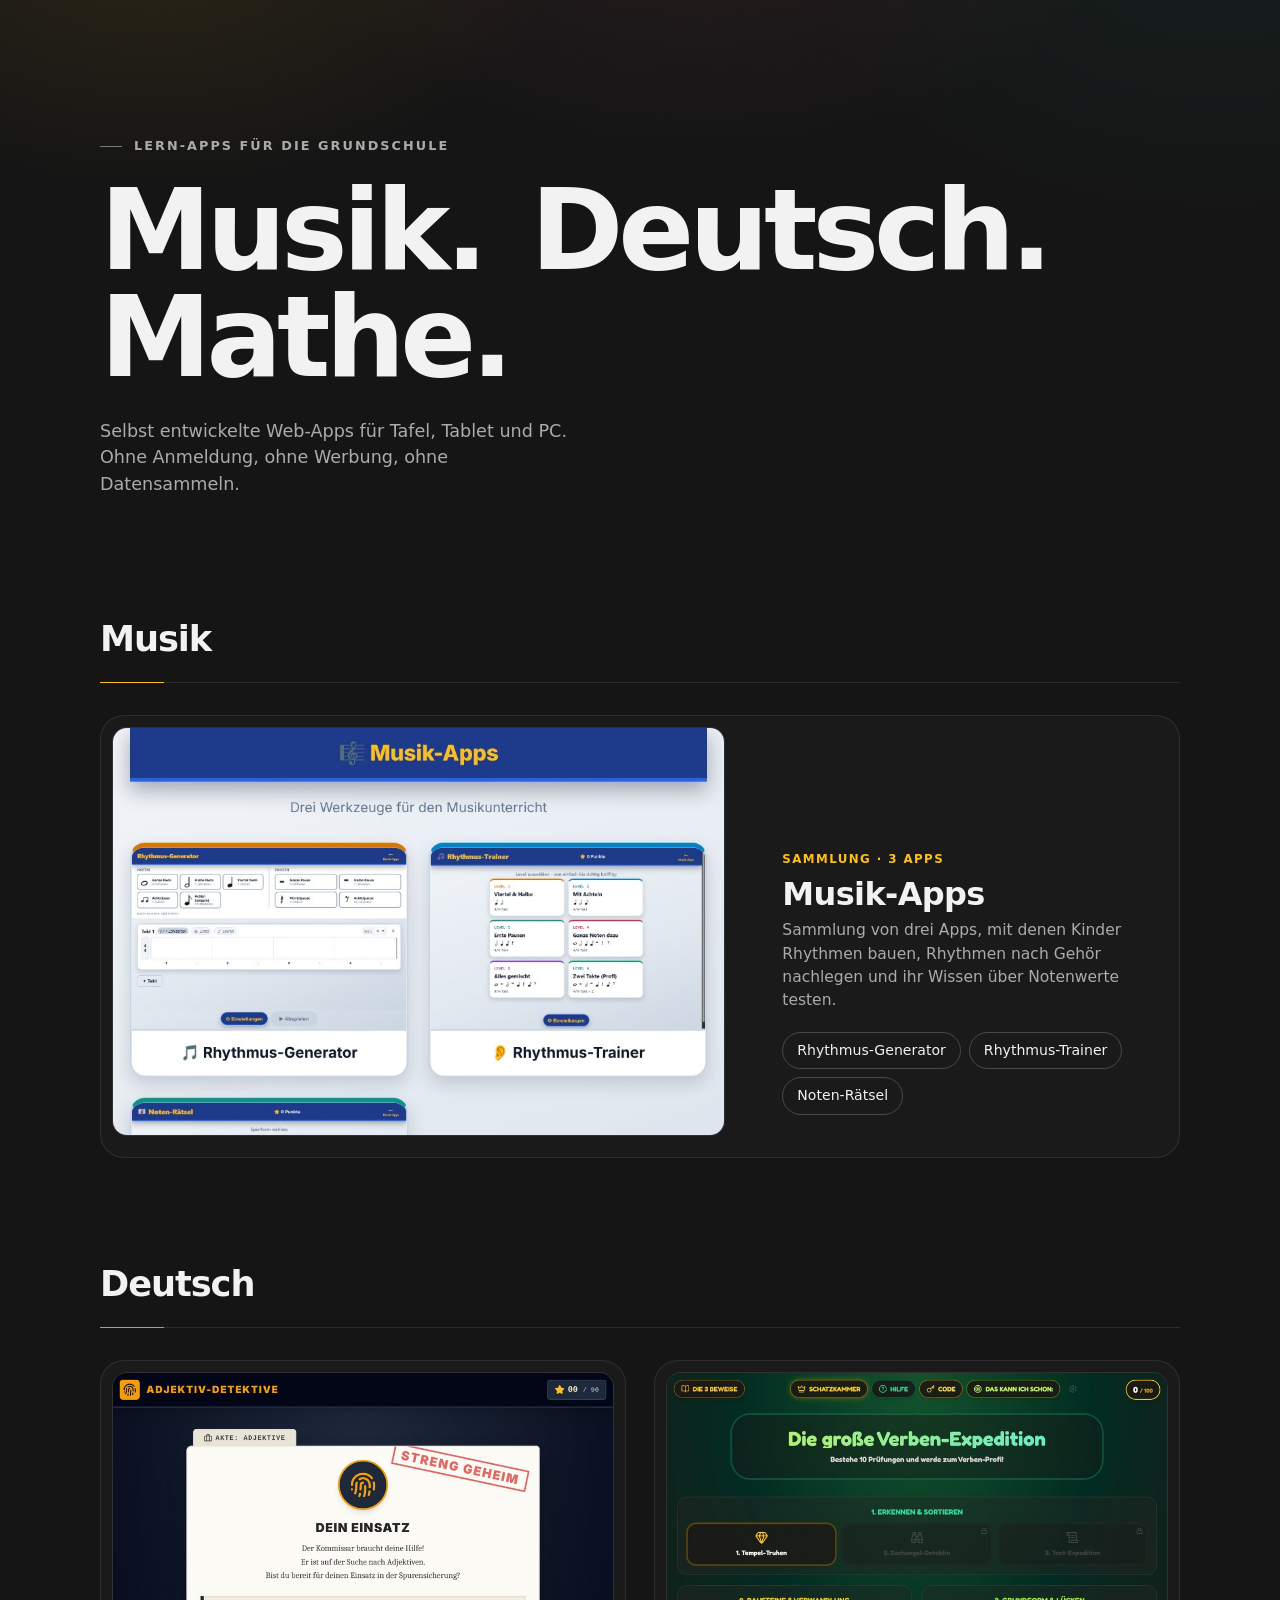
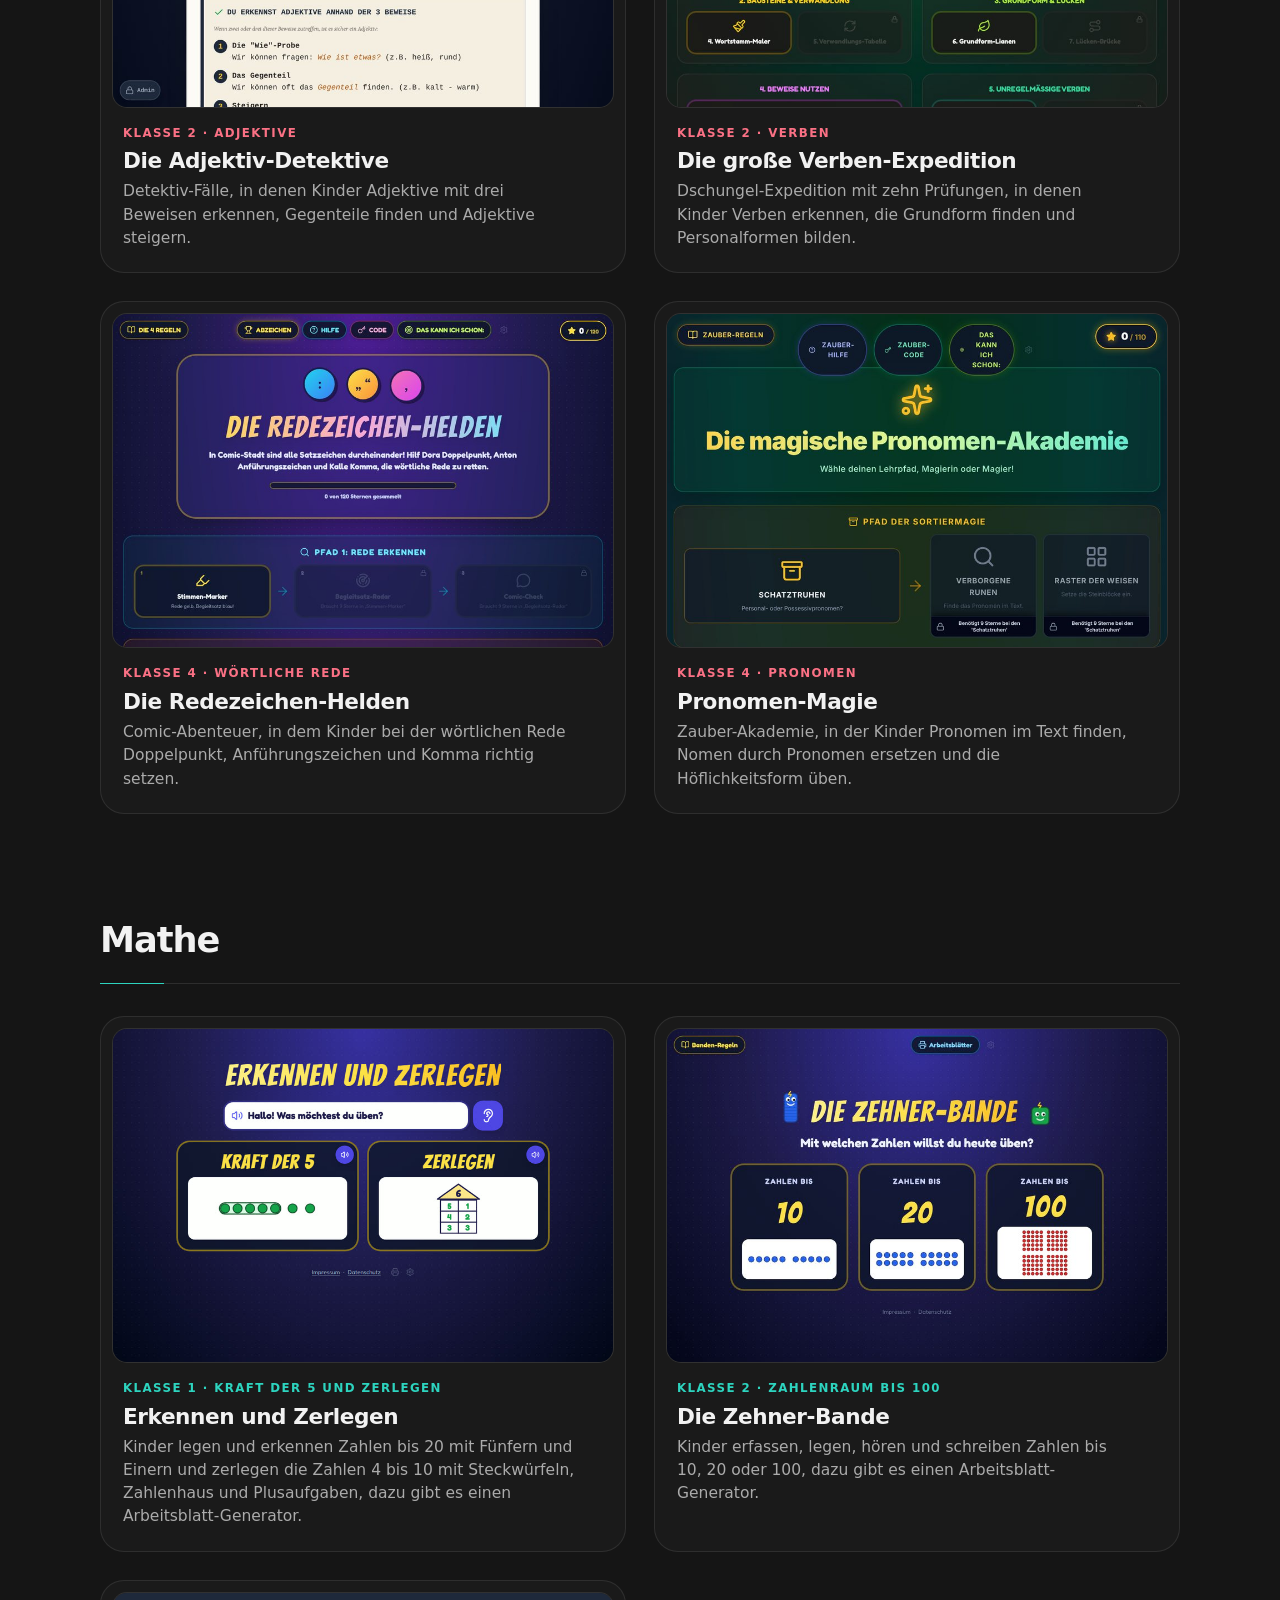
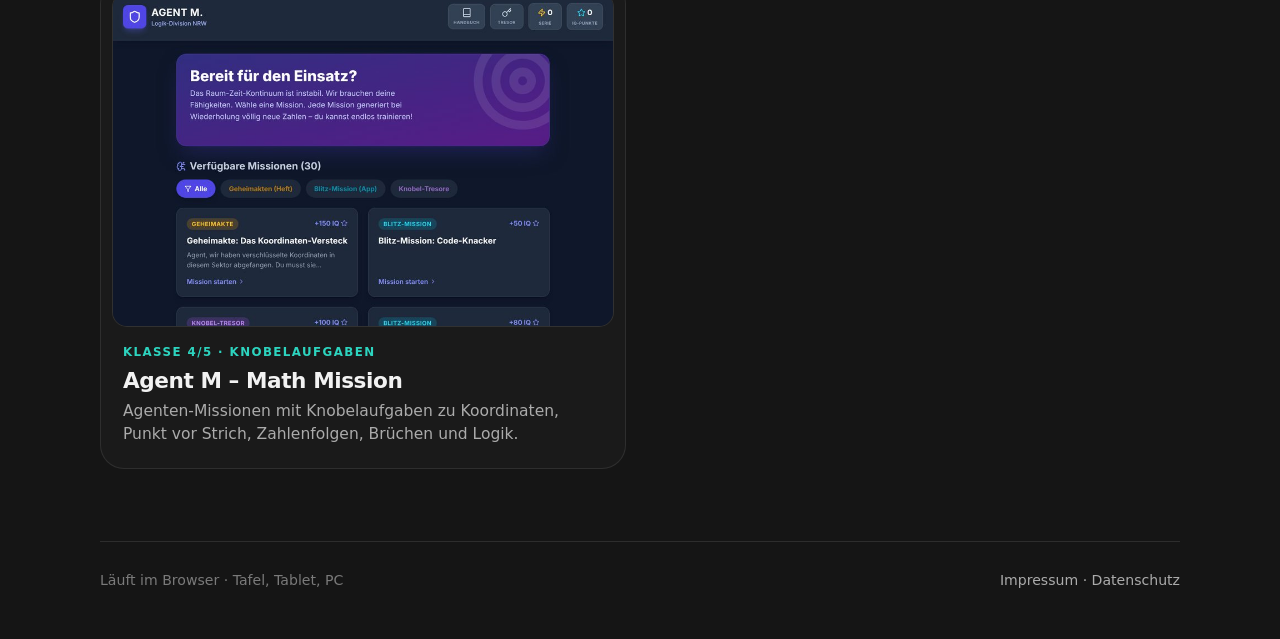
==== index.html @ ac3ff718 "Erkennen und Zerlegen (Klasse 1) eintragen Co-Authored-By: Claude Opus 5.5 <noreply@anthropic.com>" ====
<!DOCTYPE html>
<html lang="de">
<head>
<meta charset="UTF-8">
<meta name="viewport" content="width=device-width, initial-scale=1.0">
<meta name="color-scheme" content="dark">
<meta name="theme-color" content="#151515">
<title>Lern-Apps für die Grundschule</title>
<meta name="description" content="Übersicht über selbst erstellte Lern-Apps für Musik, Deutsch und Mathe in der Grundschule.">
<link rel="stylesheet" href="style.css?v=9">
</head>
<body>

<header class="hero">
  <p class="kicker">Lern-Apps für die Grundschule</p>
  <h1>
    <a href="#musik" class="t-musik">Musik.</a>
    <a href="#deutsch" class="t-deutsch">Deutsch.</a>
    <a href="#mathe" class="t-mathe">Mathe.</a>
  </h1>
  <p class="lead">Selbst entwickelte Web-Apps für Tafel, Tablet und PC. Ohne Anmeldung, ohne Werbung, ohne Datensammeln.</p>
</header>

<main>

  <section id="musik" class="subject t-musik">
    <header class="subject-head">
      <h2>Musik</h2>
    </header>

    <div class="cards">
      <article class="card card-wide">
        <a class="card-link" href="https://mitlaeuferfotografie.github.io/Musik-Apps/">
          <span class="card-media">
            <img src="assets/musik-apps.jpg" alt="Vorschau der Musik-Apps-Übersicht" loading="lazy" width="900" height="600">
            <span class="arrow" aria-hidden="true">↗</span>
          </span>
          <span class="card-body">
            <span class="card-meta">Sammlung · 3 Apps</span>
            <span class="card-title">Musik-Apps</span>
            <span class="card-text">Sammlung von drei Apps, mit denen Kinder Rhythmen bauen, Rhythmen nach Gehör nachlegen und ihr Wissen über Notenwerte testen.</span>
          </span>
        </a>
        <ul class="sub-apps" aria-label="Direkt zu einer Musik-App">
          <li><a href="https://mitlaeuferfotografie.github.io/Rhythmus-Generator/">Rhythmus-Generator</a></li>
          <li><a href="https://mitlaeuferfotografie.github.io/Rhythmus-Trainer/">Rhythmus-Trainer</a></li>
          <li><a href="https://mitlaeuferfotografie.github.io/Noten-Raetsel/">Noten-Rätsel</a></li>
        </ul>
      </article>
    </div>
  </section>

  <section id="deutsch" class="subject t-deutsch">
    <header class="subject-head">
      <h2>Deutsch</h2>
    </header>

    <div class="cards">
      <article class="card">
        <a class="card-link" href="https://mitlaeuferfotografie.github.io/AdjektiveDetektiv/">
          <span class="card-media">
            <img src="assets/adjektiv-detektive.jpg" alt="Vorschau der App Die Adjektiv-Detektive" loading="lazy" width="900" height="600">
            <span class="arrow" aria-hidden="true">↗</span>
          </span>
          <span class="card-body">
            <span class="card-meta">Klasse 2 · Adjektive</span>
            <span class="card-title">Die Adjektiv-Detektive</span>
            <span class="card-text">Detektiv-Fälle, in denen Kinder Adjektive mit drei Beweisen erkennen, Gegenteile finden und Adjektive steigern.</span>
          </span>
        </a>
      </article>

      <article class="card">
        <a class="card-link" href="https://mitlaeuferfotografie.github.io/verben_expedition/">
          <span class="card-media">
            <img src="assets/verben-expedition.jpg" alt="Vorschau der App Die große Verben-Expedition" loading="lazy" width="900" height="600">
            <span class="arrow" aria-hidden="true">↗</span>
          </span>
          <span class="card-body">
            <span class="card-meta">Klasse 2 · Verben</span>
            <span class="card-title">Die große Verben-Expedition</span>
            <span class="card-text">Dschungel-Expedition mit zehn Prüfungen, in denen Kinder Verben erkennen, die Grundform finden und Personalformen bilden.</span>
          </span>
        </a>
      </article>

      <article class="card">
        <a class="card-link" href="https://mitlaeuferfotografie.github.io/redezeichen-helden/">
          <span class="card-media">
            <img src="assets/redezeichen-helden.jpg" alt="Vorschau der App Die Redezeichen-Helden" loading="lazy" width="900" height="600">
            <span class="arrow" aria-hidden="true">↗</span>
          </span>
          <span class="card-body">
            <span class="card-meta">Klasse 4 · Wörtliche Rede</span>
            <span class="card-title">Die Redezeichen-Helden</span>
            <span class="card-text">Comic-Abenteuer, in dem Kinder bei der wörtlichen Rede Doppelpunkt, Anführungszeichen und Komma richtig setzen.</span>
          </span>
        </a>
      </article>

      <article class="card">
        <a class="card-link" href="https://mitlaeuferfotografie.github.io/pronomen-magie/">
          <span class="card-media">
            <img src="assets/pronomen-magie.jpg" alt="Vorschau der App Pronomen-Magie" loading="lazy" width="900" height="600">
            <span class="arrow" aria-hidden="true">↗</span>
          </span>
          <span class="card-body">
            <span class="card-meta">Klasse 4 · Pronomen</span>
            <span class="card-title">Pronomen-Magie</span>
            <span class="card-text">Zauber-Akademie, in der Kinder Pronomen im Text finden, Nomen durch Pronomen ersetzen und die Höflichkeitsform üben.</span>
          </span>
        </a>
      </article>
    </div>
  </section>

  <section id="mathe" class="subject t-mathe">
    <header class="subject-head">
      <h2>Mathe</h2>
    </header>

    <div class="cards">
      <article class="card">
        <a class="card-link" href="https://mitlaeuferfotografie.github.io/erkennen_und_zerlegen/">
          <span class="card-media">
            <img src="assets/erkennen-und-zerlegen.jpg" alt="Vorschau der App Erkennen und Zerlegen" loading="lazy" width="900" height="600">
            <span class="arrow" aria-hidden="true">↗</span>
          </span>
          <span class="card-body">
            <span class="card-meta">Klasse 1 · Kraft der 5 und Zerlegen</span>
            <span class="card-title">Erkennen und Zerlegen</span>
            <span class="card-text">Kinder legen und erkennen Zahlen bis 20 mit Fünfern und Einern und zerlegen die Zahlen 4 bis 10 mit Steckwürfeln, Zahlenhaus und Plusaufgaben, dazu gibt es einen Arbeitsblatt-Generator.</span>
          </span>
        </a>
      </article>

      <article class="card">
        <a class="card-link" href="https://mitlaeuferfotografie.github.io/zehner-bande/">
          <span class="card-media">
            <img src="assets/zehner-bande.jpg" alt="Vorschau der App Die Zehner-Bande" loading="lazy" width="900" height="600">
            <span class="arrow" aria-hidden="true">↗</span>
          </span>
          <span class="card-body">
            <span class="card-meta">Klasse 2 · Zahlenraum bis 100</span>
            <span class="card-title">Die Zehner-Bande</span>
            <span class="card-text">Kinder erfassen, legen, hören und schreiben Zahlen bis 10, 20 oder 100, dazu gibt es einen Arbeitsblatt-Generator.</span>
          </span>
        </a>
      </article>

      <article class="card">
        <a class="card-link" href="https://mitlaeuferfotografie.github.io/MatheAgent/">
          <span class="card-media">
            <img src="assets/agent-m.jpg" alt="Vorschau der App Agent M – Math Mission" loading="lazy" width="900" height="600">
            <span class="arrow" aria-hidden="true">↗</span>
          </span>
          <span class="card-body">
            <span class="card-meta">Klasse 4/5 · Knobelaufgaben</span>
            <span class="card-title">Agent M – Math Mission</span>
            <span class="card-text">Agenten-Missionen mit Knobelaufgaben zu Koordinaten, Punkt vor Strich, Zahlenfolgen, Brüchen und Logik.</span>
          </span>
        </a>
      </article>
    </div>
  </section>

</main>

<footer class="page-footer">
  <span>Läuft im Browser · Tafel, Tablet, PC</span>
  <a href="impressum.html">Impressum · Datenschutz</a>
</footer>

</body>
</html>
---- style.css ----
:root {
  --bg: #151515;
  --surface: #1f1f1f;
  --ink: #f2f2f2;
  --ink-soft: #ababab;
  --ink-faint: #7a7a7a;
  --line: rgba(255, 255, 255, .10);
  --line-strong: rgba(255, 255, 255, .20);
  --musik: #fbbf24;
  --deutsch: #fb7185;
  --mathe: #2dd4bf;
  --sans: system-ui, -apple-system, "Segoe UI Variable Display", "Segoe UI", Roboto, "Helvetica Neue", Arial, sans-serif;
  --radius: 18px;
  /* Für die Impressum-Seite */
  --serif: var(--sans);
}

* { box-sizing: border-box; }

html {
  scroll-behavior: smooth;
  background: var(--bg);
  color-scheme: dark;
}

body {
  margin: 0;
  padding: 0 20px;
  color: var(--ink);
  font-family: var(--sans);
  line-height: 1.5;
  -webkit-font-smoothing: antialiased;
  background:
    radial-gradient(600px 380px at 12% -80px, rgba(251, 191, 36, .10), transparent 70%),
    radial-gradient(640px 420px at 55% -140px, rgba(251, 113, 133, .09), transparent 70%),
    radial-gradient(600px 400px at 95% -60px, rgba(45, 212, 191, .05), transparent 70%),
    var(--bg) no-repeat;
}

::selection { background: rgba(251, 113, 133, .35); }

.t-musik { --c: var(--musik); }
.t-deutsch { --c: var(--deutsch); }
.t-mathe { --c: var(--mathe); }

/* ---------- Hero ---------- */
.hero {
  max-width: 1080px;
  margin: 0 auto;
  padding: clamp(64px, 12vw, 136px) 0 clamp(48px, 8vw, 88px);
}

.kicker {
  margin: 0 0 22px;
  color: var(--ink-soft);
  font-size: .8rem;
  font-weight: 600;
  letter-spacing: .16em;
  text-transform: uppercase;
}
.kicker::before {
  content: "";
  display: inline-block;
  width: 22px;
  height: 1px;
  margin-right: 12px;
  vertical-align: middle;
  background: var(--ink-faint);
}

.hero h1 {
  margin: 0;
  font-size: clamp(2.9rem, 10.5vw, 7rem);
  font-weight: 800;
  line-height: .95;
  letter-spacing: -.045em;
}

.hero h1 a {
  display: inline-block;
  margin-right: .12em;
  color: var(--ink);
  text-decoration: none;
  transition: color .25s ease;
}
.hero h1 a:hover, .hero h1 a:focus-visible { color: var(--c); outline: none; }

.lead {
  max-width: 470px;
  margin: 28px 0 0;
  color: var(--ink-soft);
  font-size: clamp(1rem, 2vw, 1.1rem);
}

/* ---------- Fächer ---------- */
main { max-width: 1080px; margin: 0 auto; }

.subject { padding: 28px 0 72px; scroll-margin-top: 16px; }

.subject-head {
  display: flex;
  align-items: baseline;
  justify-content: space-between;
  gap: 16px;
  padding-bottom: 16px;
  margin-bottom: 32px;
  border-bottom: 1px solid var(--line);
  position: relative;
}
.subject-head::after {
  content: "";
  position: absolute;
  left: 0;
  bottom: -1px;
  width: 64px;
  height: 1px;
  background: var(--c);
}

.subject-head h2 {
  margin: 0;
  font-size: clamp(1.6rem, 3.5vw, 2.2rem);
  font-weight: 700;
  letter-spacing: -.03em;
}

/* ---------- Karten ---------- */
.cards {
  display: grid;
  grid-template-columns: 1fr;
  gap: 28px;
}
@media (min-width: 680px) {
  .cards { grid-template-columns: 1fr 1fr; }
}

.card {
  display: flex;
  flex-direction: column;
  padding: 12px 12px 22px;
  border: 1px solid rgba(255, 255, 255, .09);
  border-radius: 24px;
  background: rgba(255, 255, 255, .025);
  transition: border-color .3s ease, box-shadow .35s ease, transform .35s cubic-bezier(.2, .7, .2, 1), background .3s ease;
}
.card:hover, .card:focus-within {
  border-color: rgba(255, 255, 255, .38);
  background: rgba(255, 255, 255, .04);
  transform: translateY(-4px);
  box-shadow: 0 0 0 1px rgba(255, 255, 255, .06), 0 0 36px -6px rgba(255, 255, 255, .14), 0 28px 60px -28px rgba(255, 255, 255, .18);
}

.card-link {
  display: flex;
  flex-direction: column;
  gap: 18px;
  color: inherit;
  text-decoration: none;
}
.card-link:focus-visible { outline: none; }

.card-media {
  position: relative;
  display: block;
  border-radius: 14px;
  overflow: hidden;
  background: var(--surface);
  box-shadow: 0 0 0 1px var(--line);
}
.card-media img {
  display: block;
  width: 100%;
  height: auto;
  aspect-ratio: 3 / 2;
  object-fit: cover;
  object-position: top;
  transition: transform .6s cubic-bezier(.2, .7, .2, 1);
}

.arrow {
  position: absolute;
  top: 12px;
  right: 12px;
  display: grid;
  place-items: center;
  width: 40px;
  height: 40px;
  border-radius: 50%;
  background: #fff;
  color: #151515;
  font-size: 1.15rem;
  font-weight: 700;
  box-shadow: 0 4px 16px rgba(0, 0, 0, .35);
  opacity: 0;
  transform: translate(-6px, 6px) scale(.85);
  transition: opacity .25s ease, transform .35s cubic-bezier(.2, .7, .2, 1);
}

.card:hover .card-media img { transform: scale(1.025); }
.card:hover .arrow,
.card-link:focus-visible .arrow { opacity: 1; transform: none; }

.card-body { display: flex; flex-direction: column; gap: 6px; padding: 0 10px; }

.card-meta {
  color: var(--c);
  font-size: .74rem;
  font-weight: 650;
  letter-spacing: .12em;
  text-transform: uppercase;
}

.card-title {
  font-size: 1.35rem;
  font-weight: 700;
  letter-spacing: -.02em;
  line-height: 1.2;
}

.card-text {
  max-width: 46ch;
  color: var(--ink-soft);
  font-size: .97rem;
}

/* breite Karte (Musik) */
.card-wide { grid-column: 1 / -1; }
@media (min-width: 820px) {
  .card-wide {
    display: grid;
    grid-template-columns: 58% 1fr;
    grid-template-rows: 1fr auto 1fr;
    column-gap: 48px;
  }
  .card-wide .card-link { display: contents; }
  .card-wide .card-media { grid-column: 1; grid-row: 1 / 4; }
  .card-wide .card-body { grid-column: 2; grid-row: 2; }
  .card-wide .sub-apps { grid-column: 2; grid-row: 3; align-self: start; padding-left: 10px; }
  .card-wide .card-title { font-size: 2rem; }
}

.sub-apps {
  display: flex;
  flex-wrap: wrap;
  gap: 8px;
  margin: 20px 0 0;
  padding: 0 10px;
  list-style: none;
}
.sub-apps a {
  display: inline-block;
  padding: 7px 14px;
  border: 1px solid var(--line-strong);
  border-radius: 999px;
  color: var(--ink);
  font-size: .88rem;
  text-decoration: none;
  transition: border-color .2s, color .2s, background .2s;
}
.sub-apps a:hover, .sub-apps a:focus-visible {
  border-color: rgba(255, 255, 255, .7);
  color: #fff;
  background: rgba(255, 255, 255, .08);
  outline: none;
}

/* ---------- Fußzeile ---------- */
.page-footer {
  max-width: 1080px;
  margin: 0 auto;
  padding: 28px 0 48px;
  border-top: 1px solid var(--line);
  display: flex;
  flex-wrap: wrap;
  justify-content: space-between;
  gap: 12px;
  color: var(--ink-faint);
  font-size: .88rem;
}
.page-footer a { color: var(--ink-soft); text-decoration: none; }
.page-footer a:hover { color: var(--ink); }

@media (prefers-reduced-motion: reduce) {
  html { scroll-behavior: auto; }
  .card, .card-media img, .arrow { transition: none; }
  .card:hover, .card:focus-within, .card:hover .card-media img { transform: none; }
}
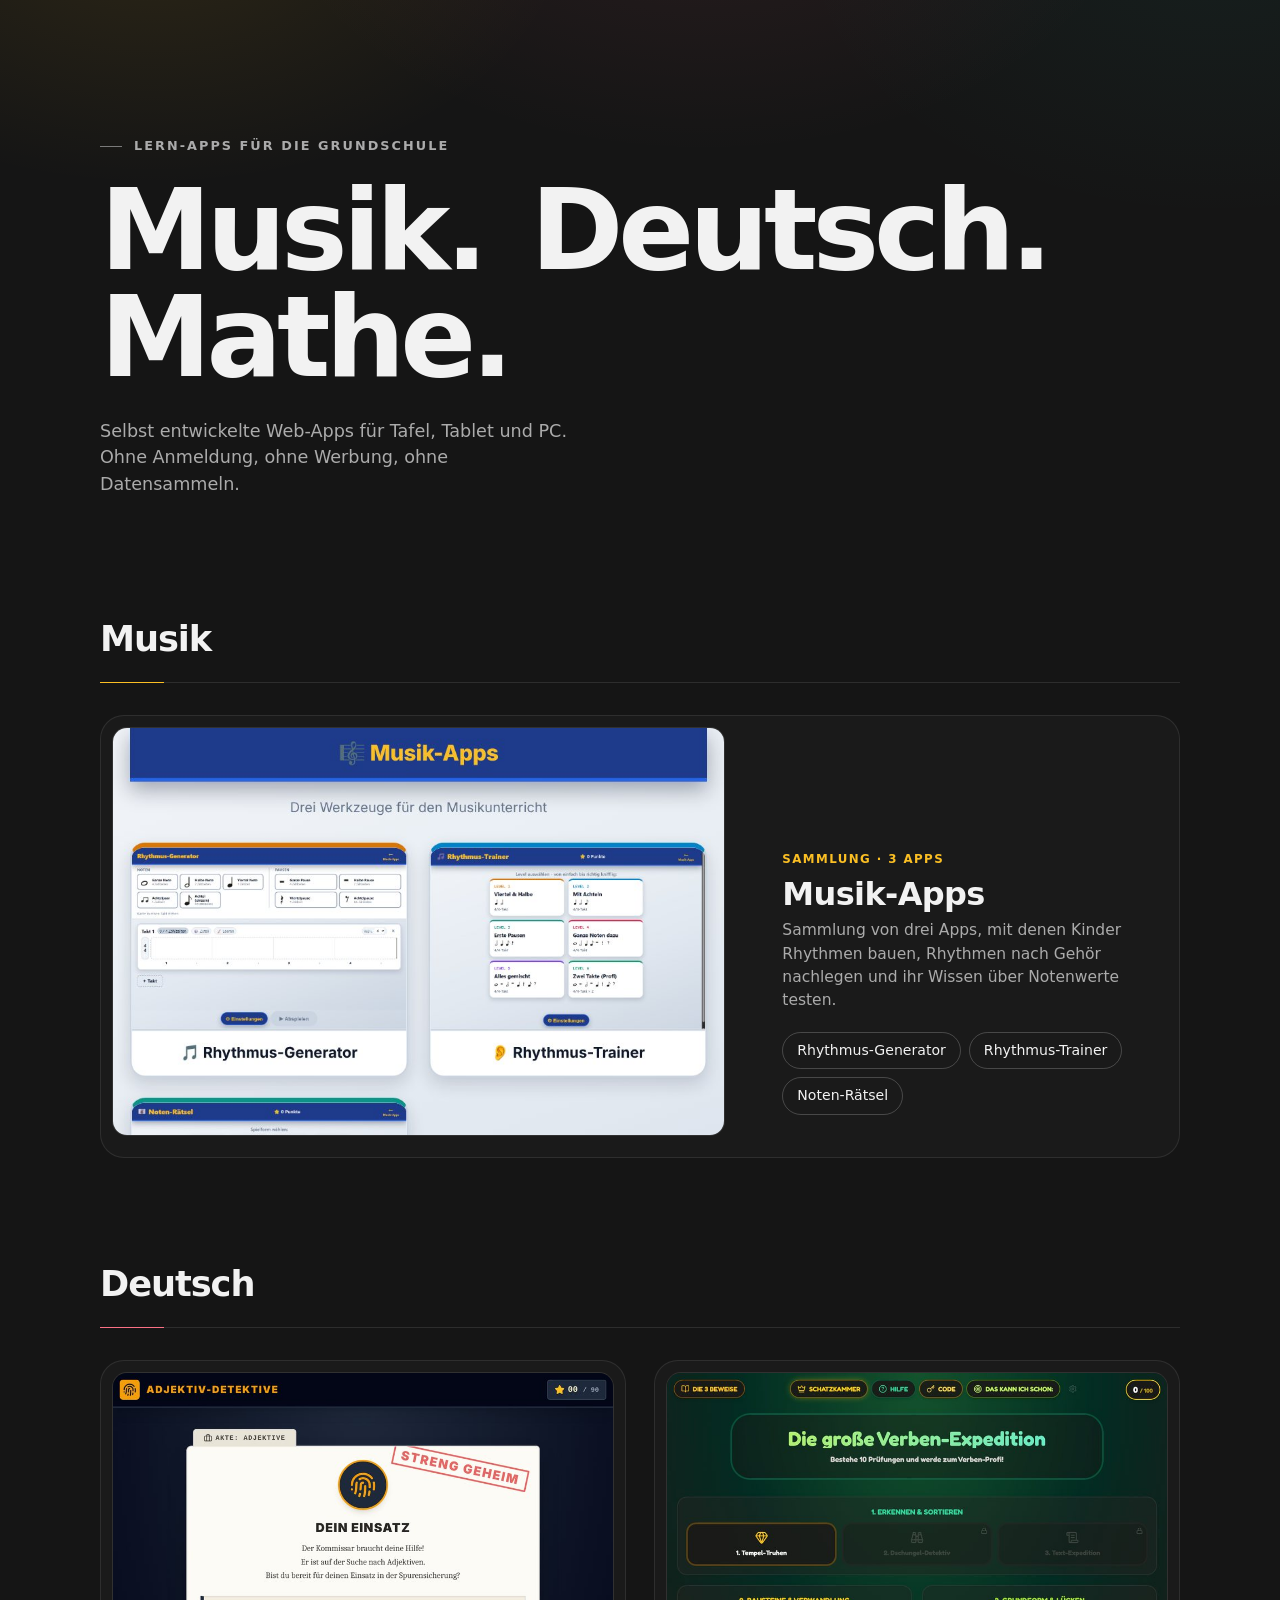
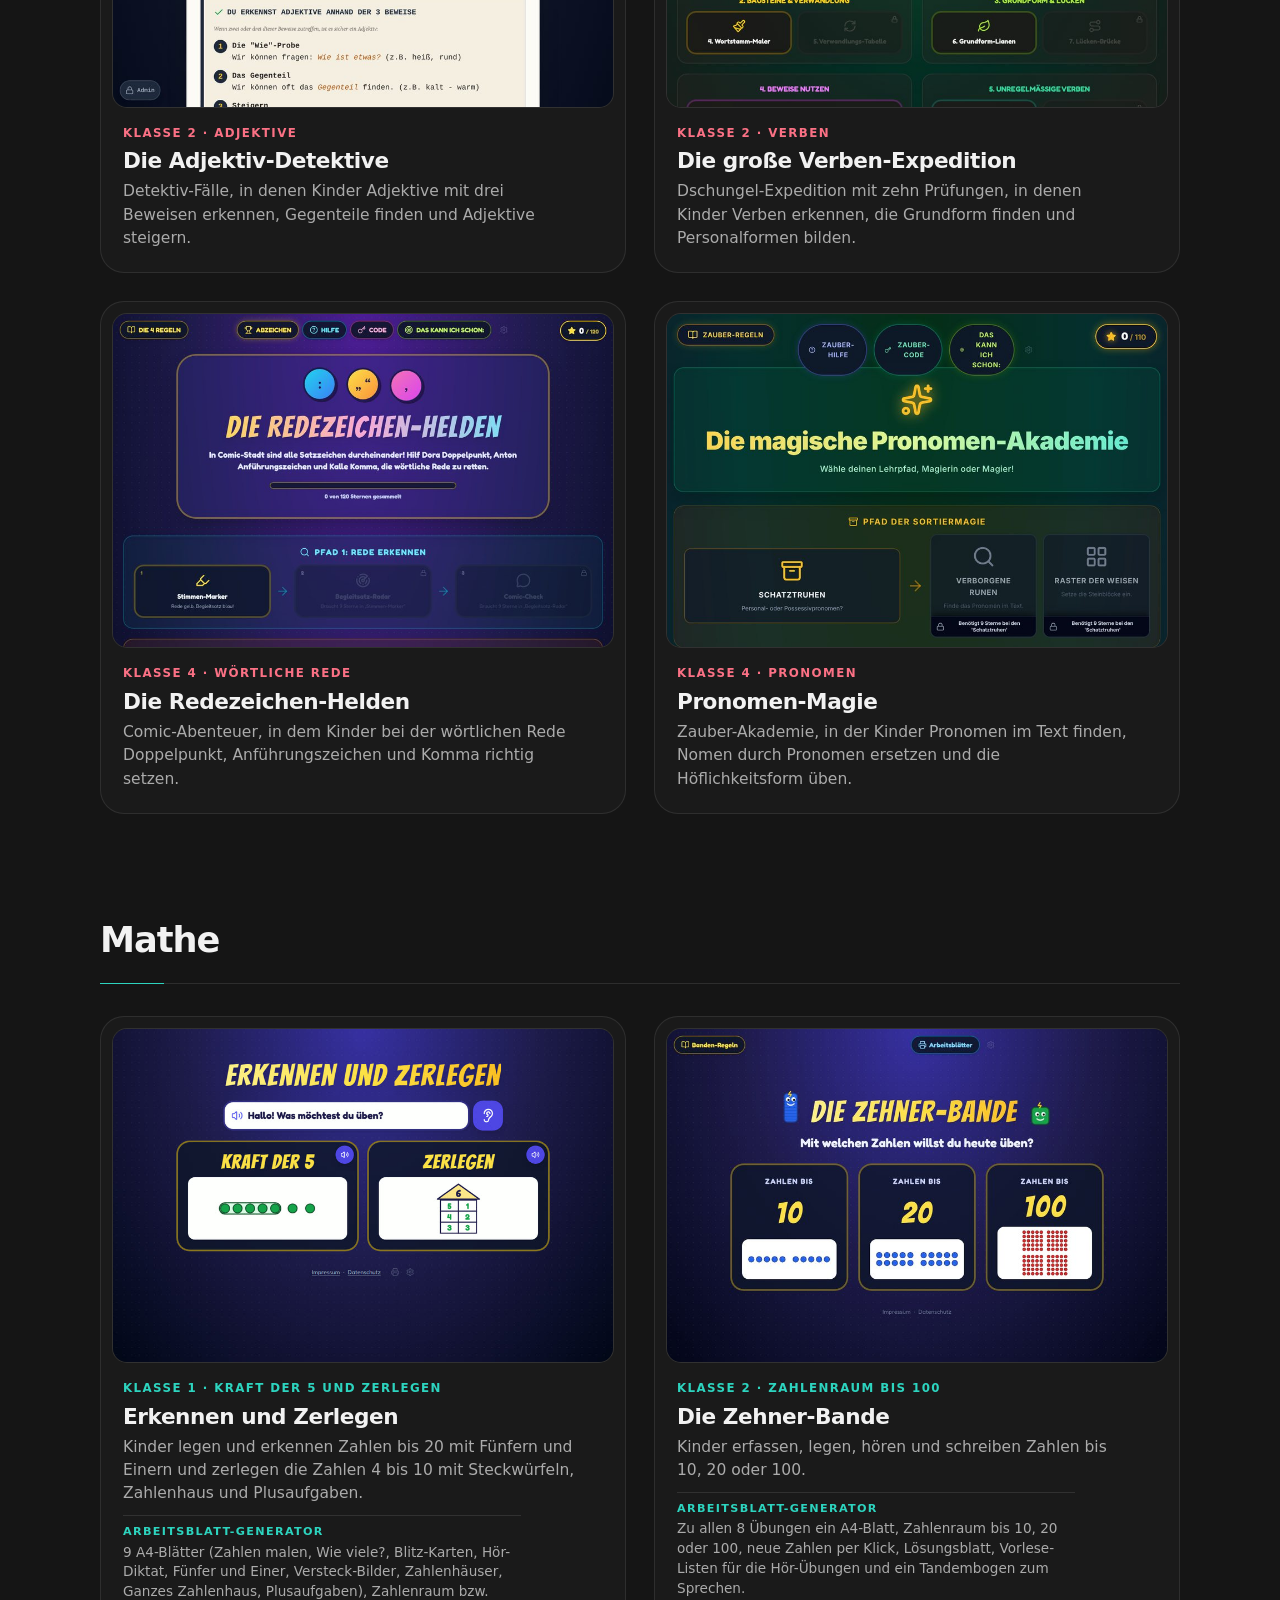
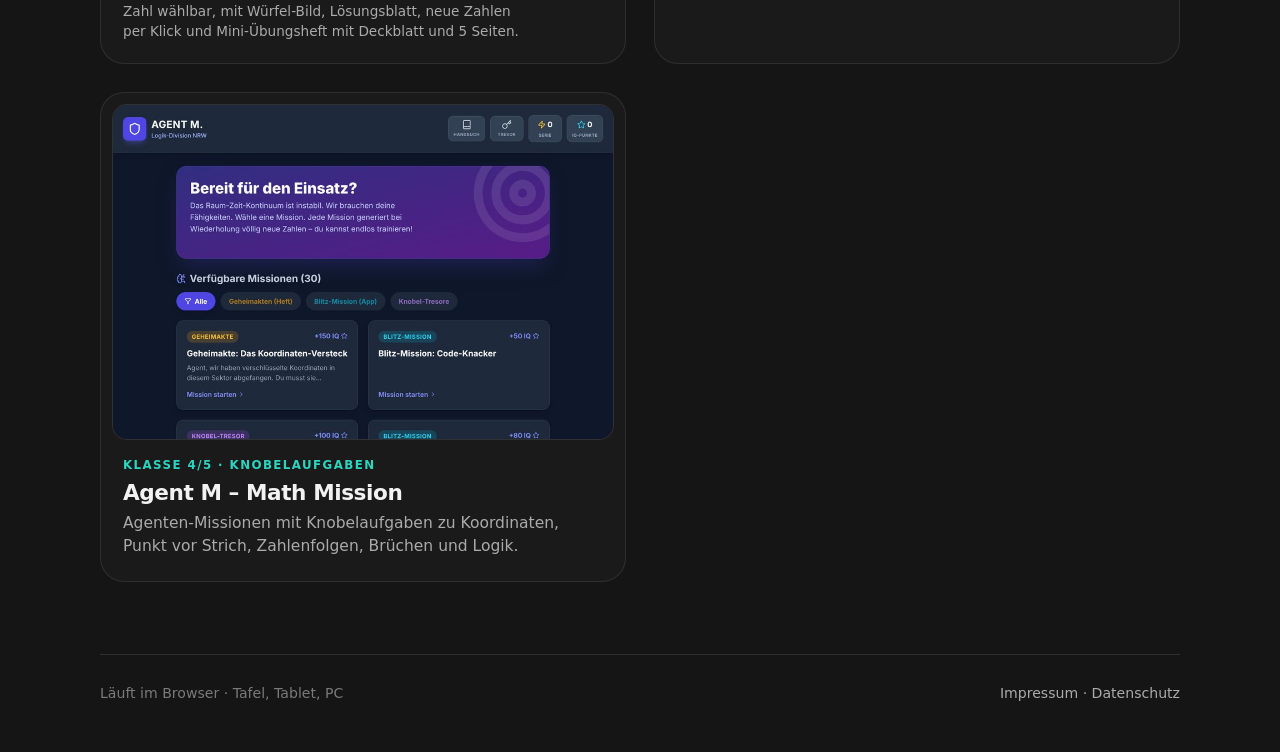
==== commit 54346a55: "Arbeitsblatt-Generator bei Erkennen und Zerlegen und Zehner-Bande vermerken Zusatzzeile „Arbeitsblat" ====
--- a/index.html
+++ b/index.html
@@ -7,7 +7,7 @@
 <meta name="theme-color" content="#151515">
 <title>Lern-Apps für die Grundschule</title>
 <meta name="description" content="Übersicht über selbst erstellte Lern-Apps für Musik, Deutsch und Mathe in der Grundschule.">
-<link rel="stylesheet" href="style.css?v=9">
+<link rel="stylesheet" href="style.css?v=10">
 </head>
 <body>
 
@@ -129,7 +129,8 @@
           <span class="card-body">
             <span class="card-meta">Klasse 1 · Kraft der 5 und Zerlegen</span>
             <span class="card-title">Erkennen und Zerlegen</span>
-            <span class="card-text">Kinder legen und erkennen Zahlen bis 20 mit Fünfern und Einern und zerlegen die Zahlen 4 bis 10 mit Steckwürfeln, Zahlenhaus und Plusaufgaben, dazu gibt es einen Arbeitsblatt-Generator.</span>
+            <span class="card-text">Kinder legen und erkennen Zahlen bis 20 mit Fünfern und Einern und zerlegen die Zahlen 4 bis 10 mit Steckwürfeln, Zahlenhaus und Plusaufgaben.</span>
+            <span class="card-extra"><span class="card-extra-label">Arbeitsblatt-Generator</span>9 A4-Blätter (Zahlen malen, Wie viele?, Blitz-Karten, Hör-Diktat, Fünfer und Einer, Versteck-Bilder, Zahlenhäuser, Ganzes Zahlenhaus, Plusaufgaben), Zahlenraum bzw. Zahl wählbar, mit Würfel-Bild, Lösungsblatt, neue Zahlen per Klick und Mini-Übungsheft mit Deckblatt und 5 Seiten.</span>
           </span>
         </a>
       </article>
@@ -143,7 +144,8 @@
           <span class="card-body">
             <span class="card-meta">Klasse 2 · Zahlenraum bis 100</span>
             <span class="card-title">Die Zehner-Bande</span>
-            <span class="card-text">Kinder erfassen, legen, hören und schreiben Zahlen bis 10, 20 oder 100, dazu gibt es einen Arbeitsblatt-Generator.</span>
+            <span class="card-text">Kinder erfassen, legen, hören und schreiben Zahlen bis 10, 20 oder 100.</span>
+            <span class="card-extra"><span class="card-extra-label">Arbeitsblatt-Generator</span>Zu allen 8 Übungen ein A4-Blatt, Zahlenraum bis 10, 20 oder 100, neue Zahlen per Klick, Lösungsblatt, Vorlese-Listen für die Hör-Übungen und ein Tandembogen zum Sprechen.</span>
           </span>
         </a>
       </article>
--- a/style.css
+++ b/style.css
@@ -223,6 +223,27 @@
   font-size: .97rem;
 }
 
+/* Zusatzzeile für Apps mit Arbeitsblatt-Generator: klein, mit Trennlinie, Überschrift in der Fachfarbe */
+.card-extra {
+  display: block;
+  max-width: 46ch;
+  margin-top: 4px;
+  padding-top: 8px;
+  border-top: 1px solid var(--line);
+  color: var(--ink-soft);
+  font-size: .85rem;
+  line-height: 1.45;
+}
+.card-extra-label {
+  display: block;
+  margin-bottom: 2px;
+  color: var(--c);
+  font-size: .7rem;
+  font-weight: 650;
+  letter-spacing: .12em;
+  text-transform: uppercase;
+}
+
 /* breite Karte (Musik) */
 .card-wide { grid-column: 1 / -1; }
 @media (min-width: 820px) {
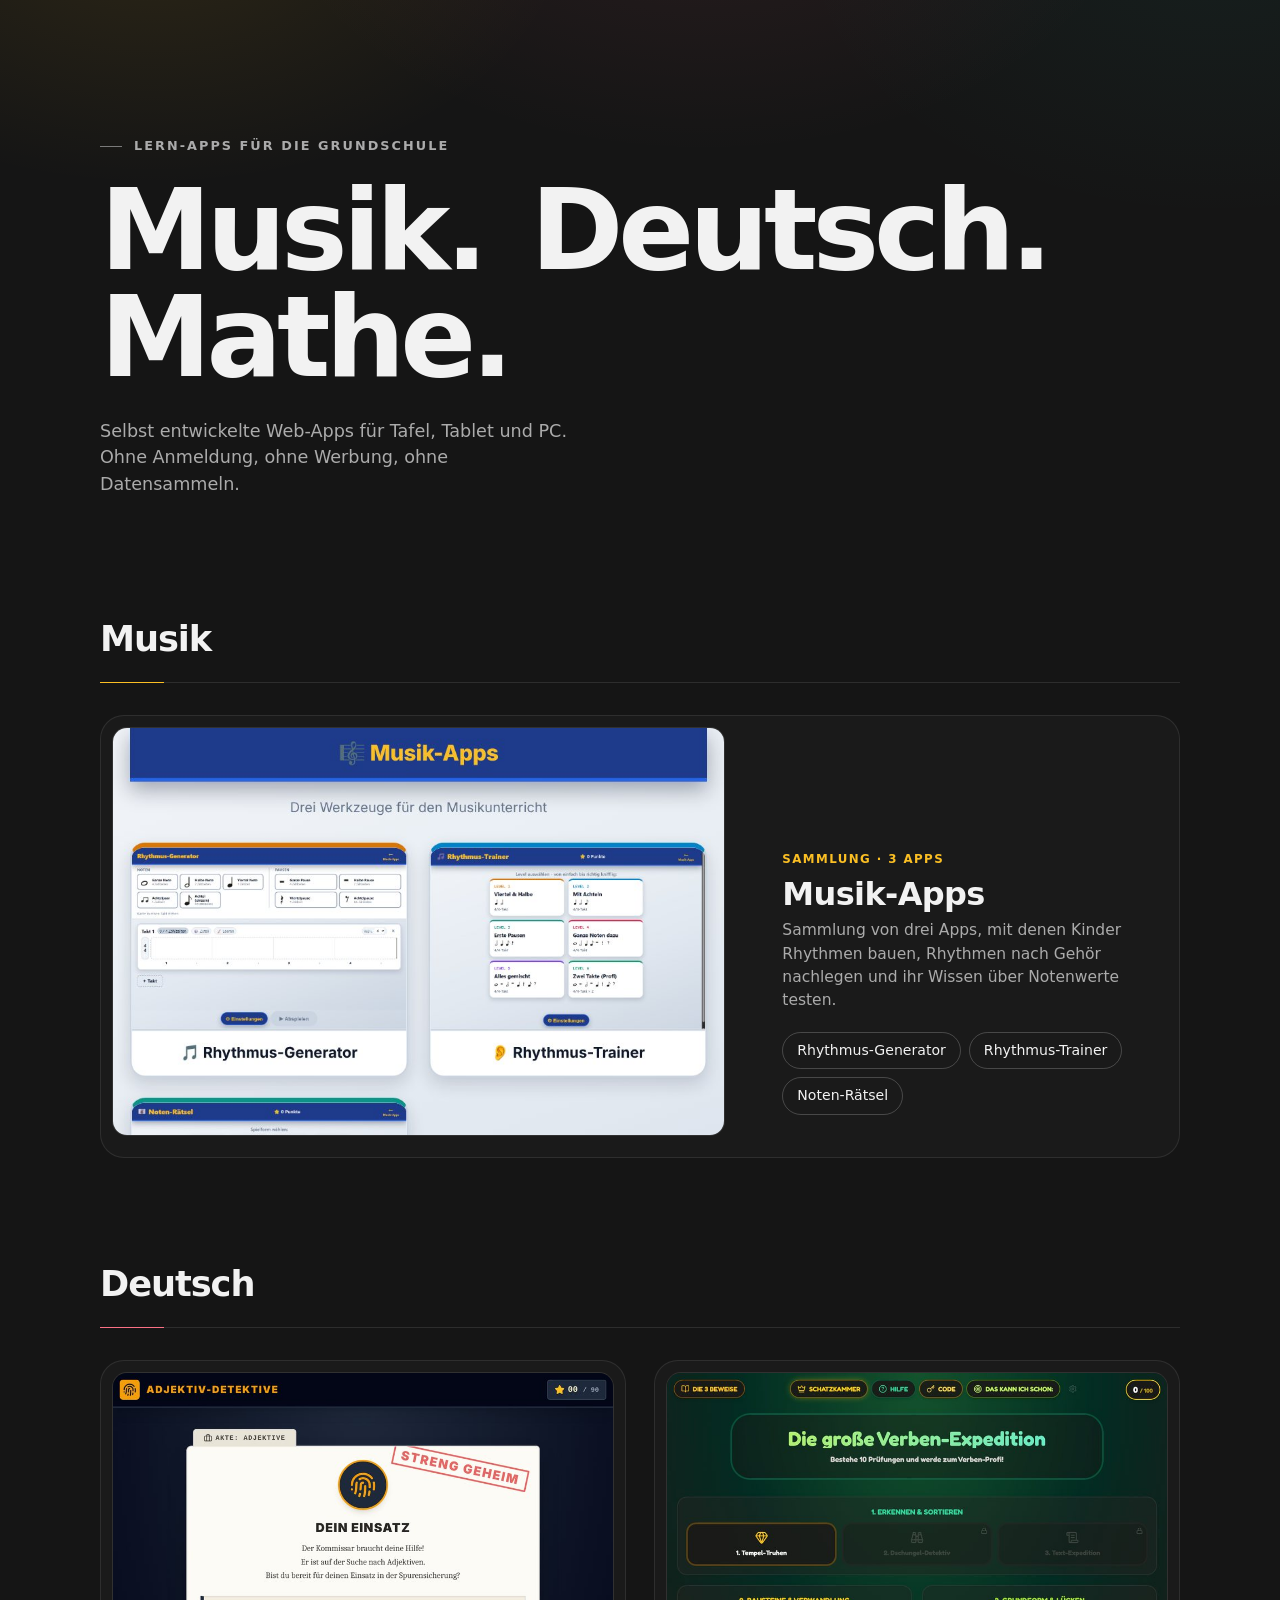
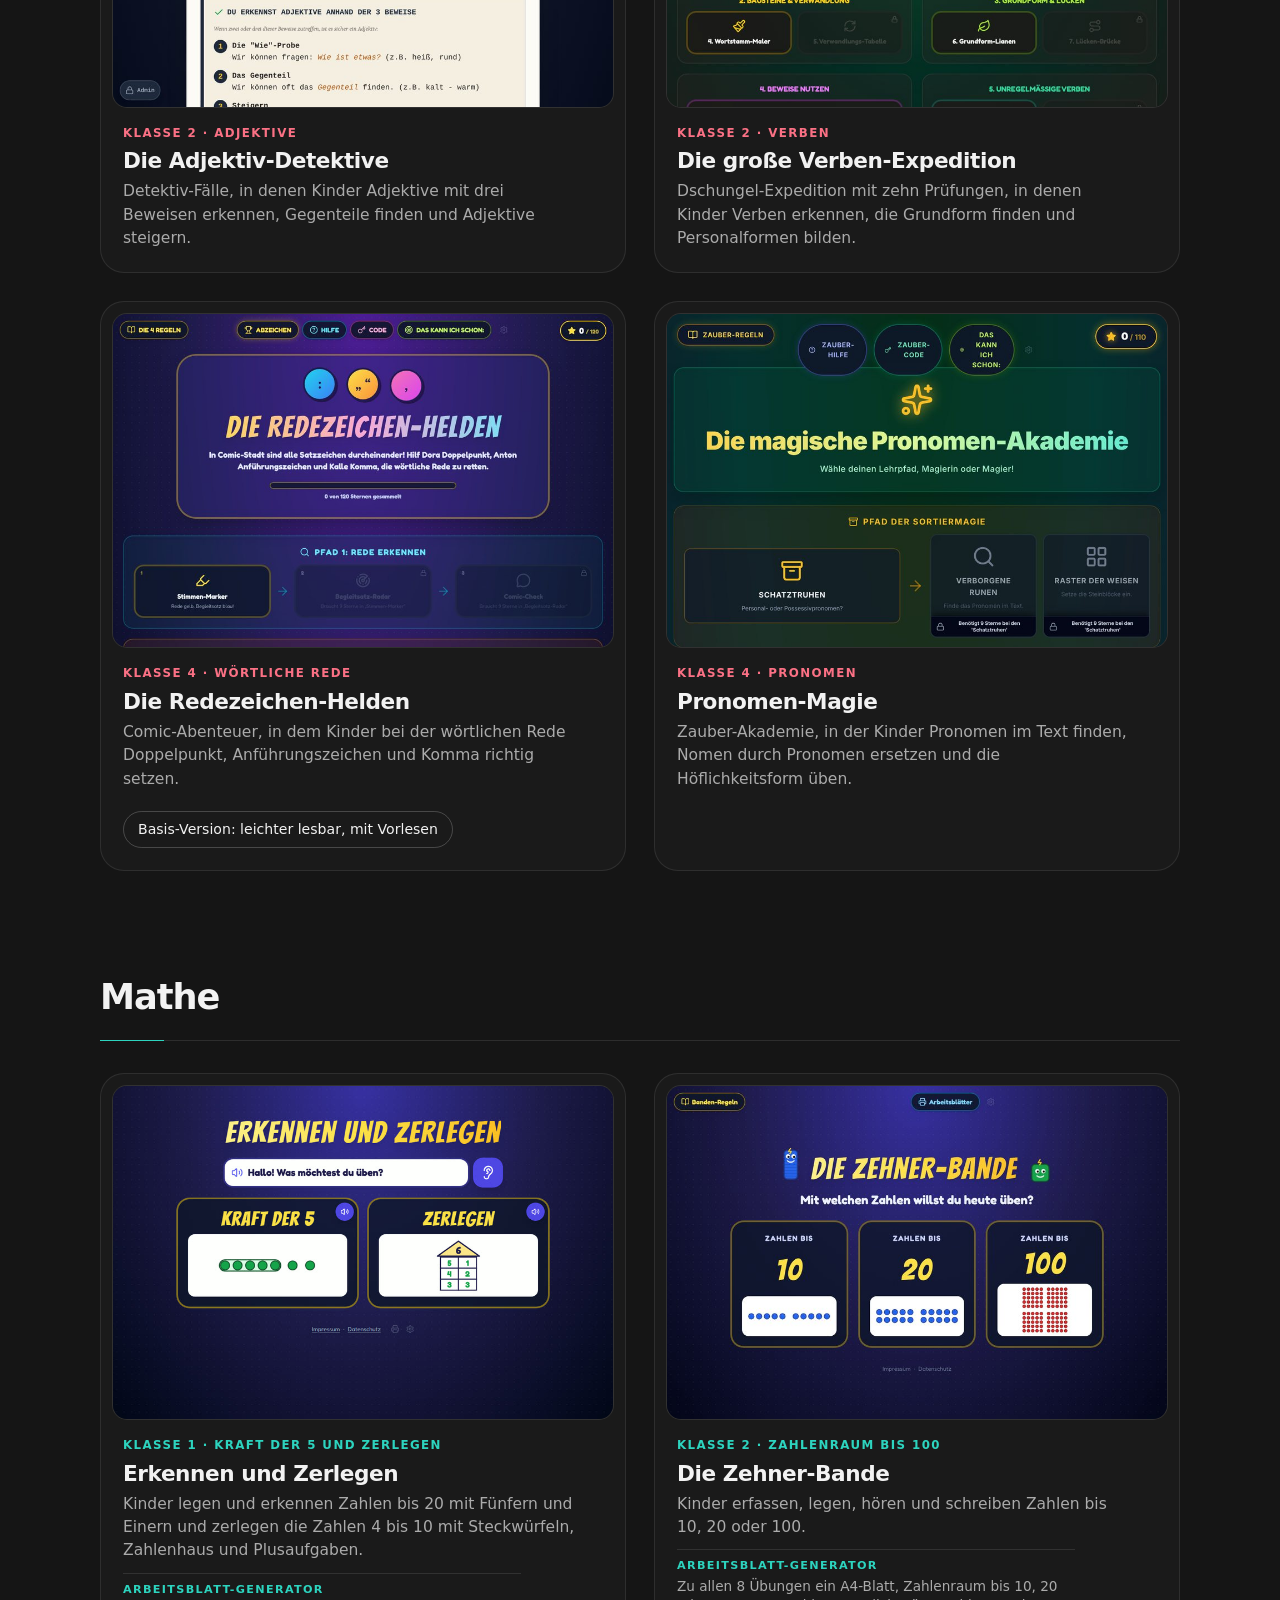
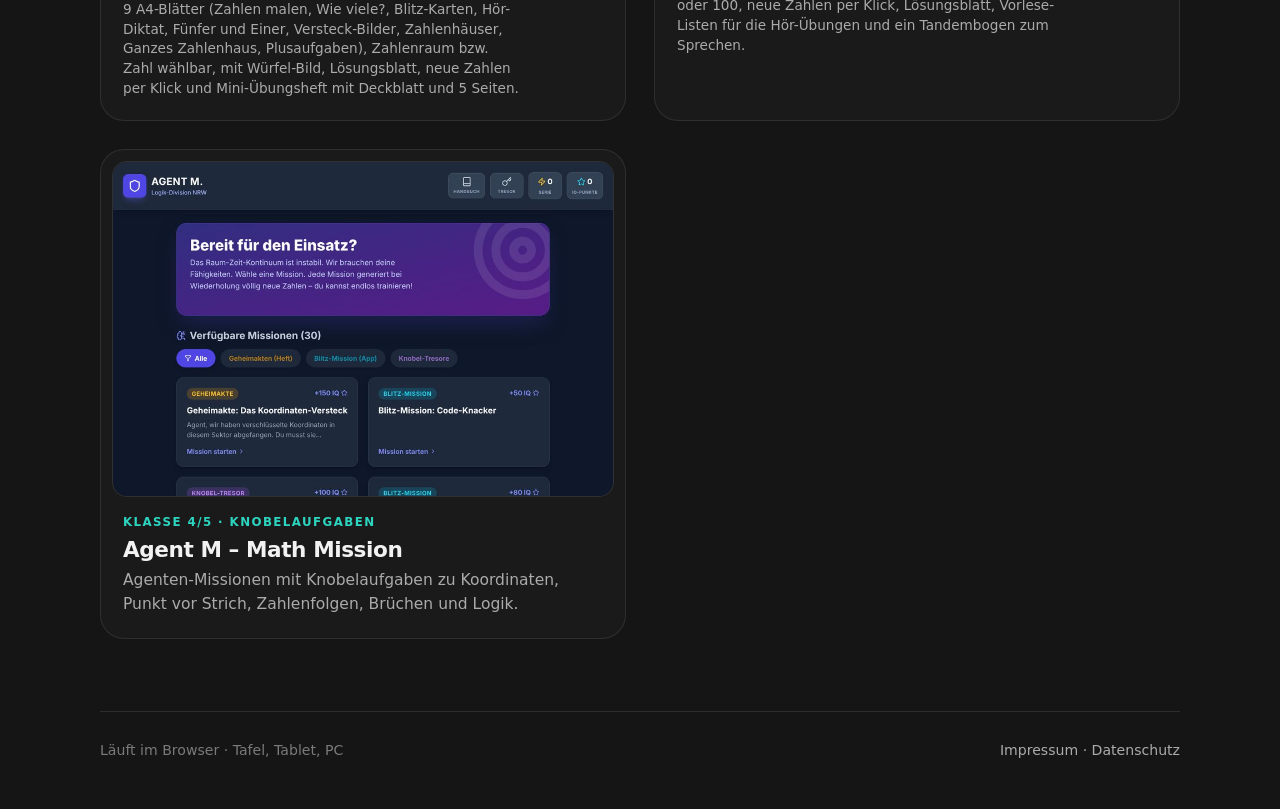
==== commit 3990edf6: "Redezeichen-Helden: Unterlink zur Basis-Version Co-Authored-By: Claude Opus 5.5 <noreply@anthropic.c" ====
--- a/index.html
+++ b/index.html
@@ -96,6 +96,9 @@
             <span class="card-text">Comic-Abenteuer, in dem Kinder bei der wörtlichen Rede Doppelpunkt, Anführungszeichen und Komma richtig setzen.</span>
           </span>
         </a>
+        <ul class="sub-apps" aria-label="Weitere Fassung der Redezeichen-Helden">
+          <li><a href="https://mitlaeuferfotografie.github.io/redezeichen-helden/basis/">Basis-Version: leichter lesbar, mit Vorlesen</a></li>
+        </ul>
       </article>
 
       <article class="card">
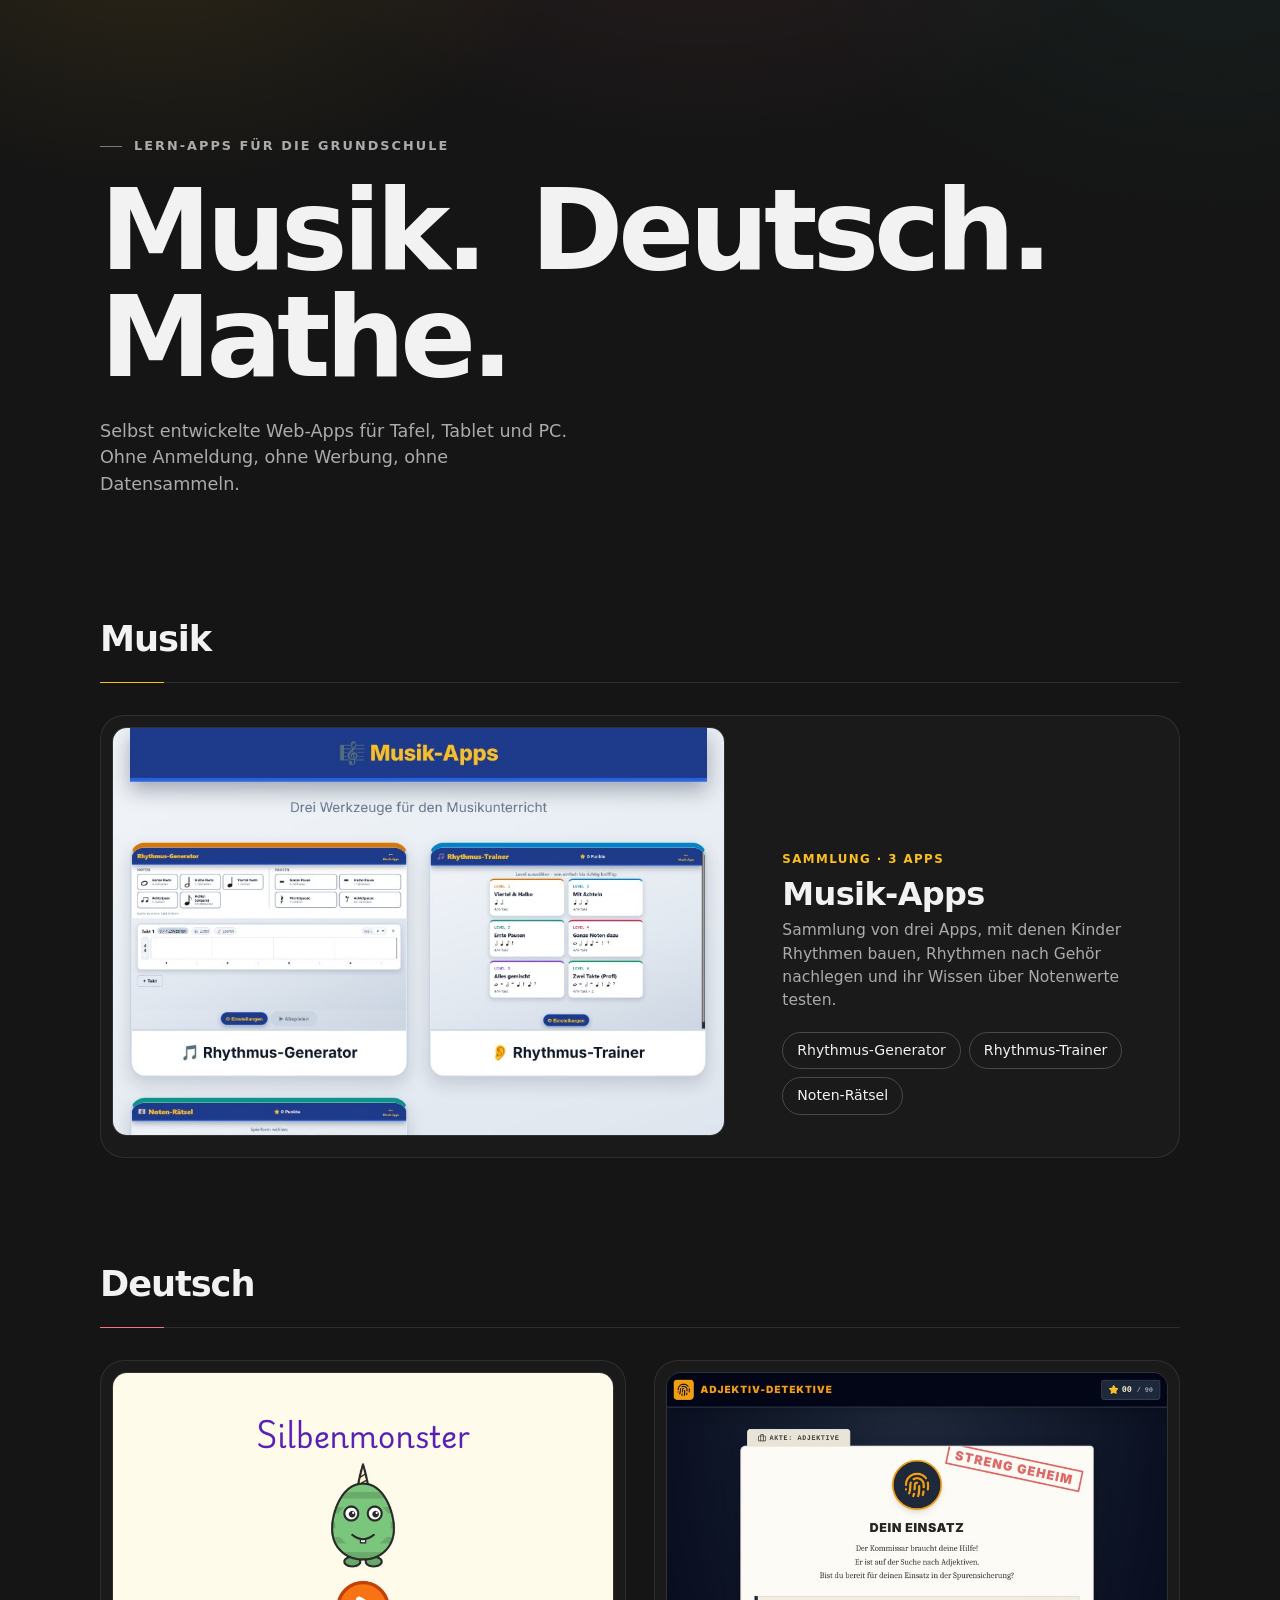
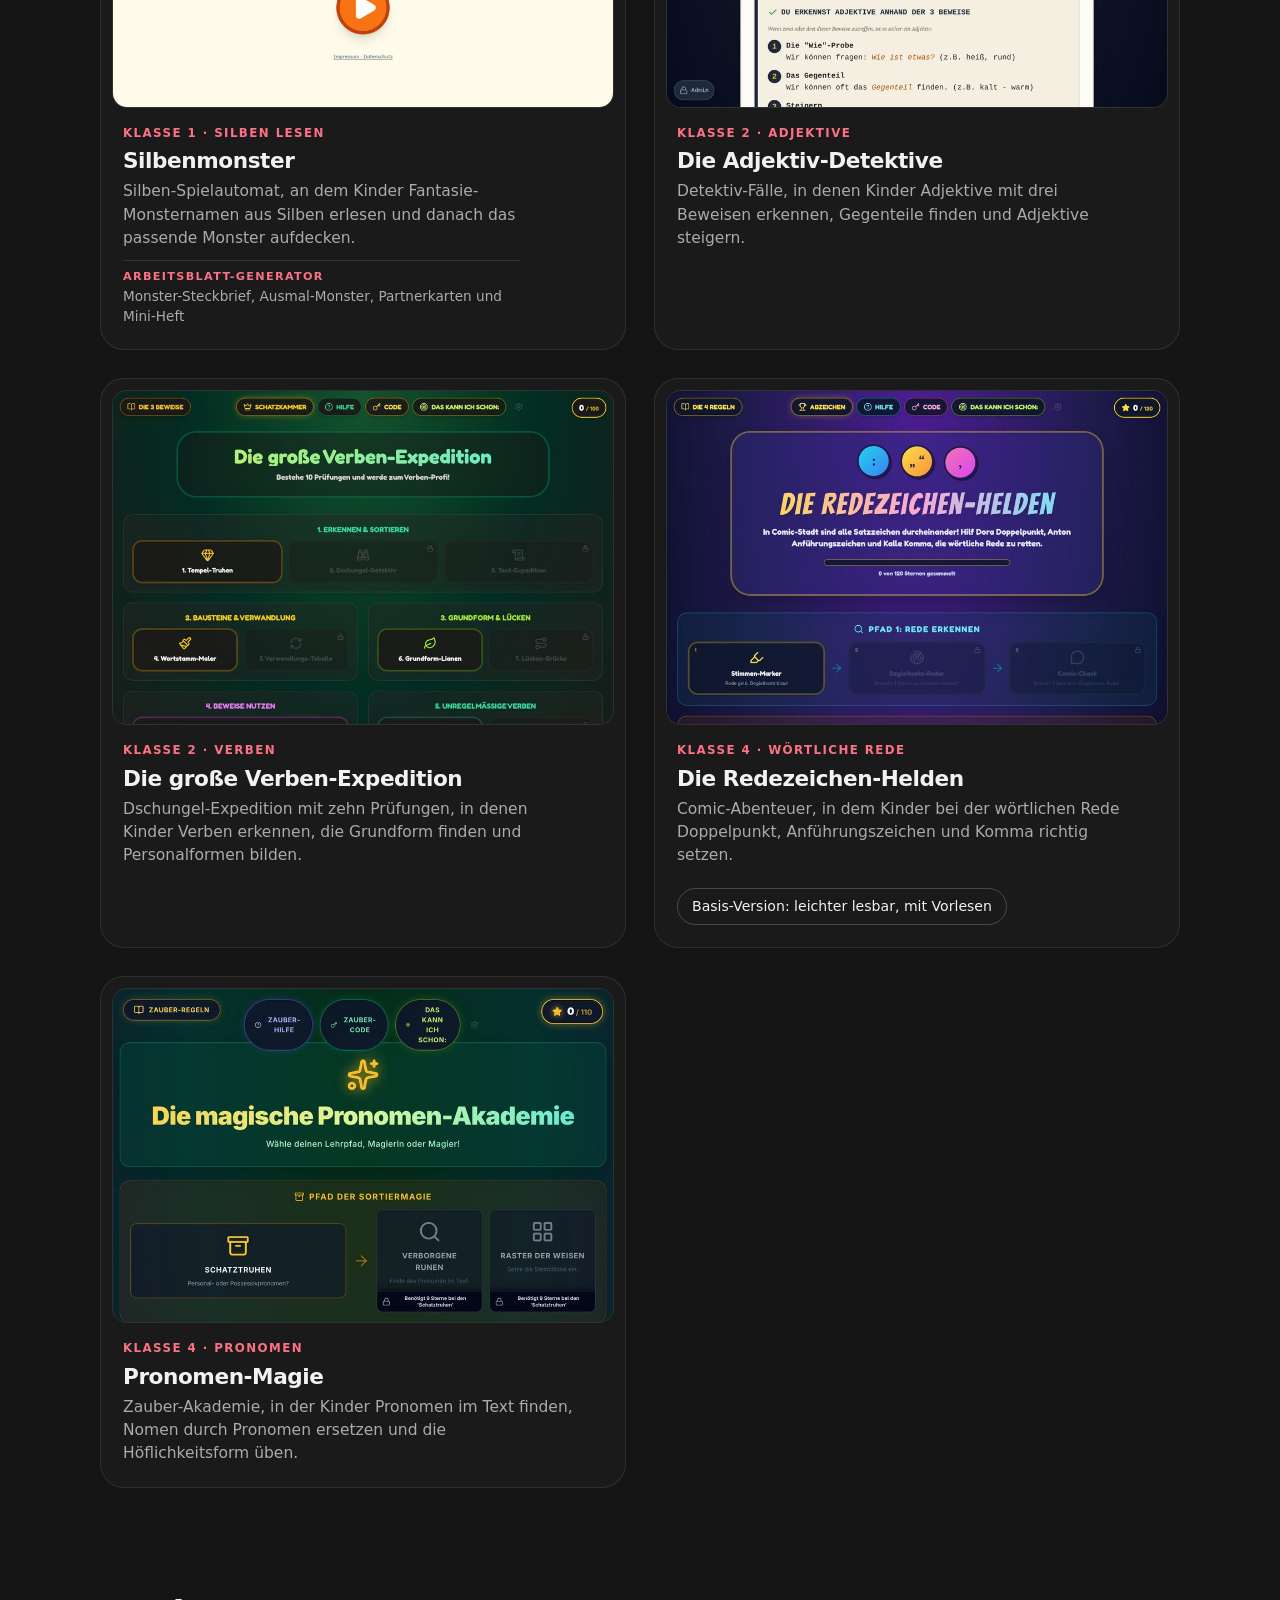
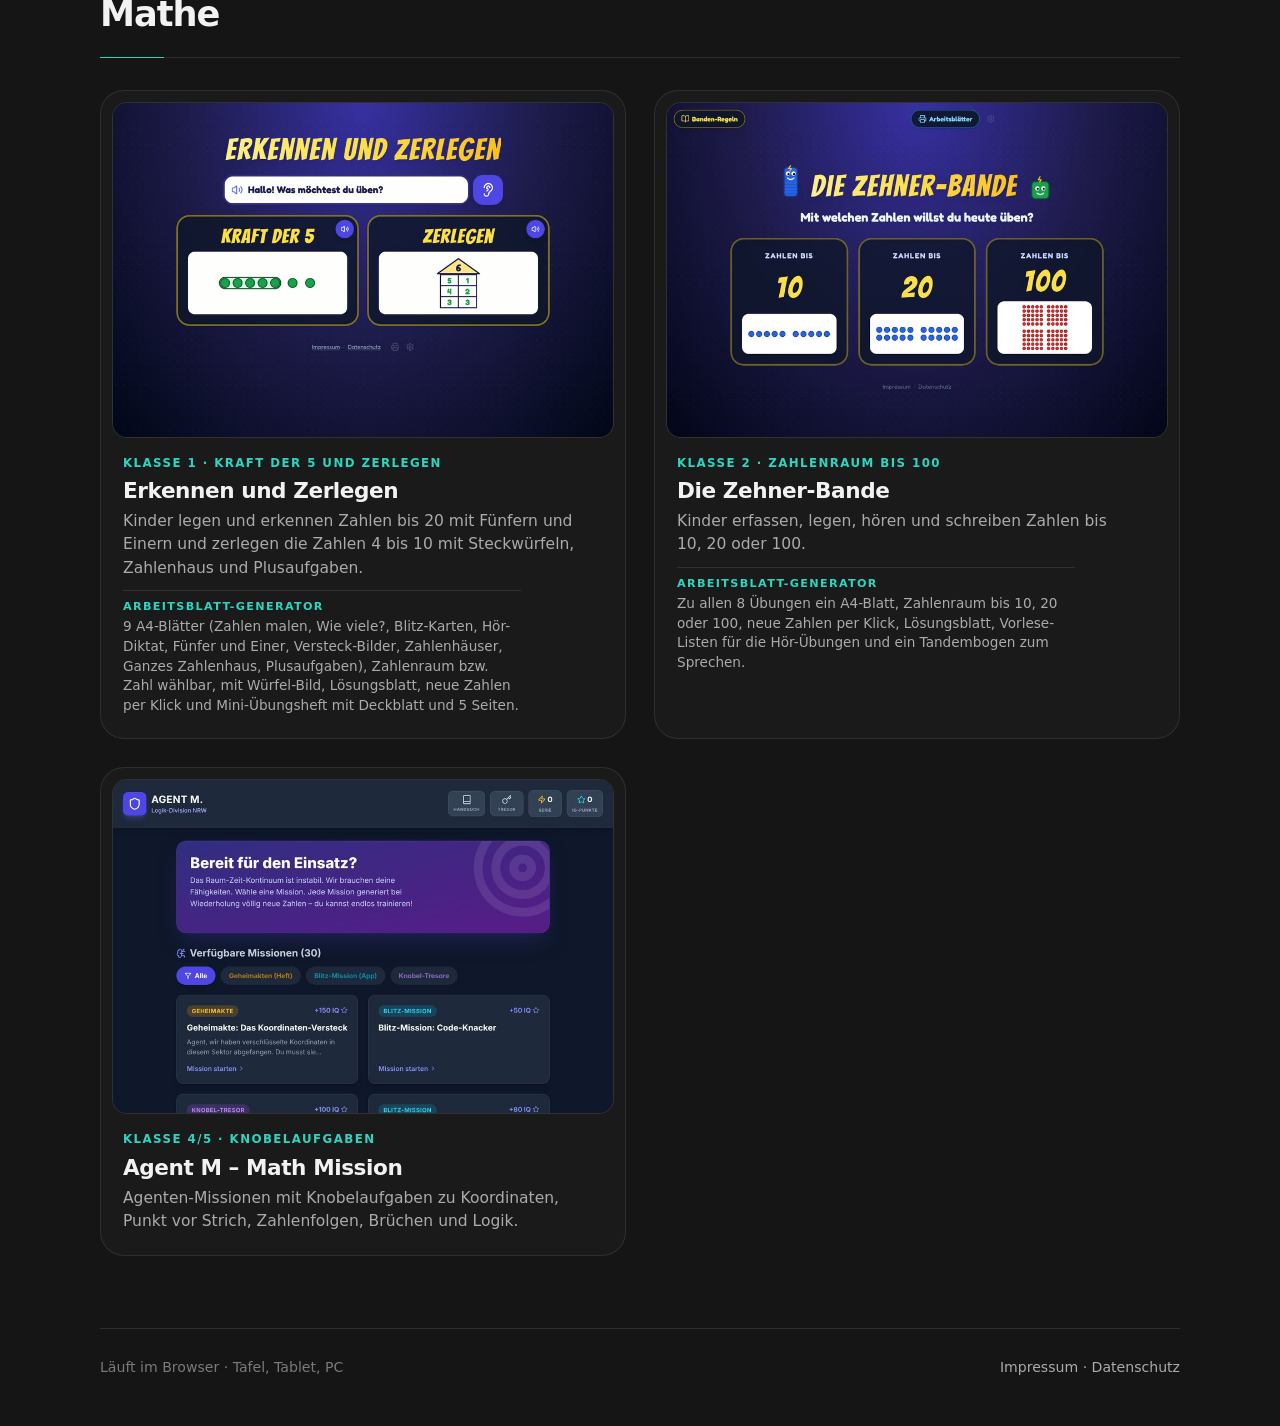
==== commit 3f874a4a: "Silbenmonster (Deutsch, Klasse 1) eingetragen Co-Authored-By: Claude Opus 5.5 <noreply@anthropic.com" ====
--- a/index.html
+++ b/index.html
@@ -56,6 +56,21 @@
     </header>
 
     <div class="cards">
+      <article class="card">
+        <a class="card-link" href="https://mitlaeuferfotografie.github.io/silbenmonster/">
+          <span class="card-media">
+            <img src="assets/silbenmonster.jpg" alt="Vorschau der App Silbenmonster" loading="lazy" width="900" height="600">
+            <span class="arrow" aria-hidden="true">↗</span>
+          </span>
+          <span class="card-body">
+            <span class="card-meta">Klasse 1 · Silben lesen</span>
+            <span class="card-title">Silbenmonster</span>
+            <span class="card-text">Silben-Spielautomat, an dem Kinder Fantasie-Monsternamen aus Silben erlesen und danach das passende Monster aufdecken.</span>
+            <span class="card-extra"><span class="card-extra-label">Arbeitsblatt-Generator</span>Monster-Steckbrief, Ausmal-Monster, Partnerkarten und Mini-Heft</span>
+          </span>
+        </a>
+      </article>
+
       <article class="card">
         <a class="card-link" href="https://mitlaeuferfotografie.github.io/AdjektiveDetektiv/">
           <span class="card-media">
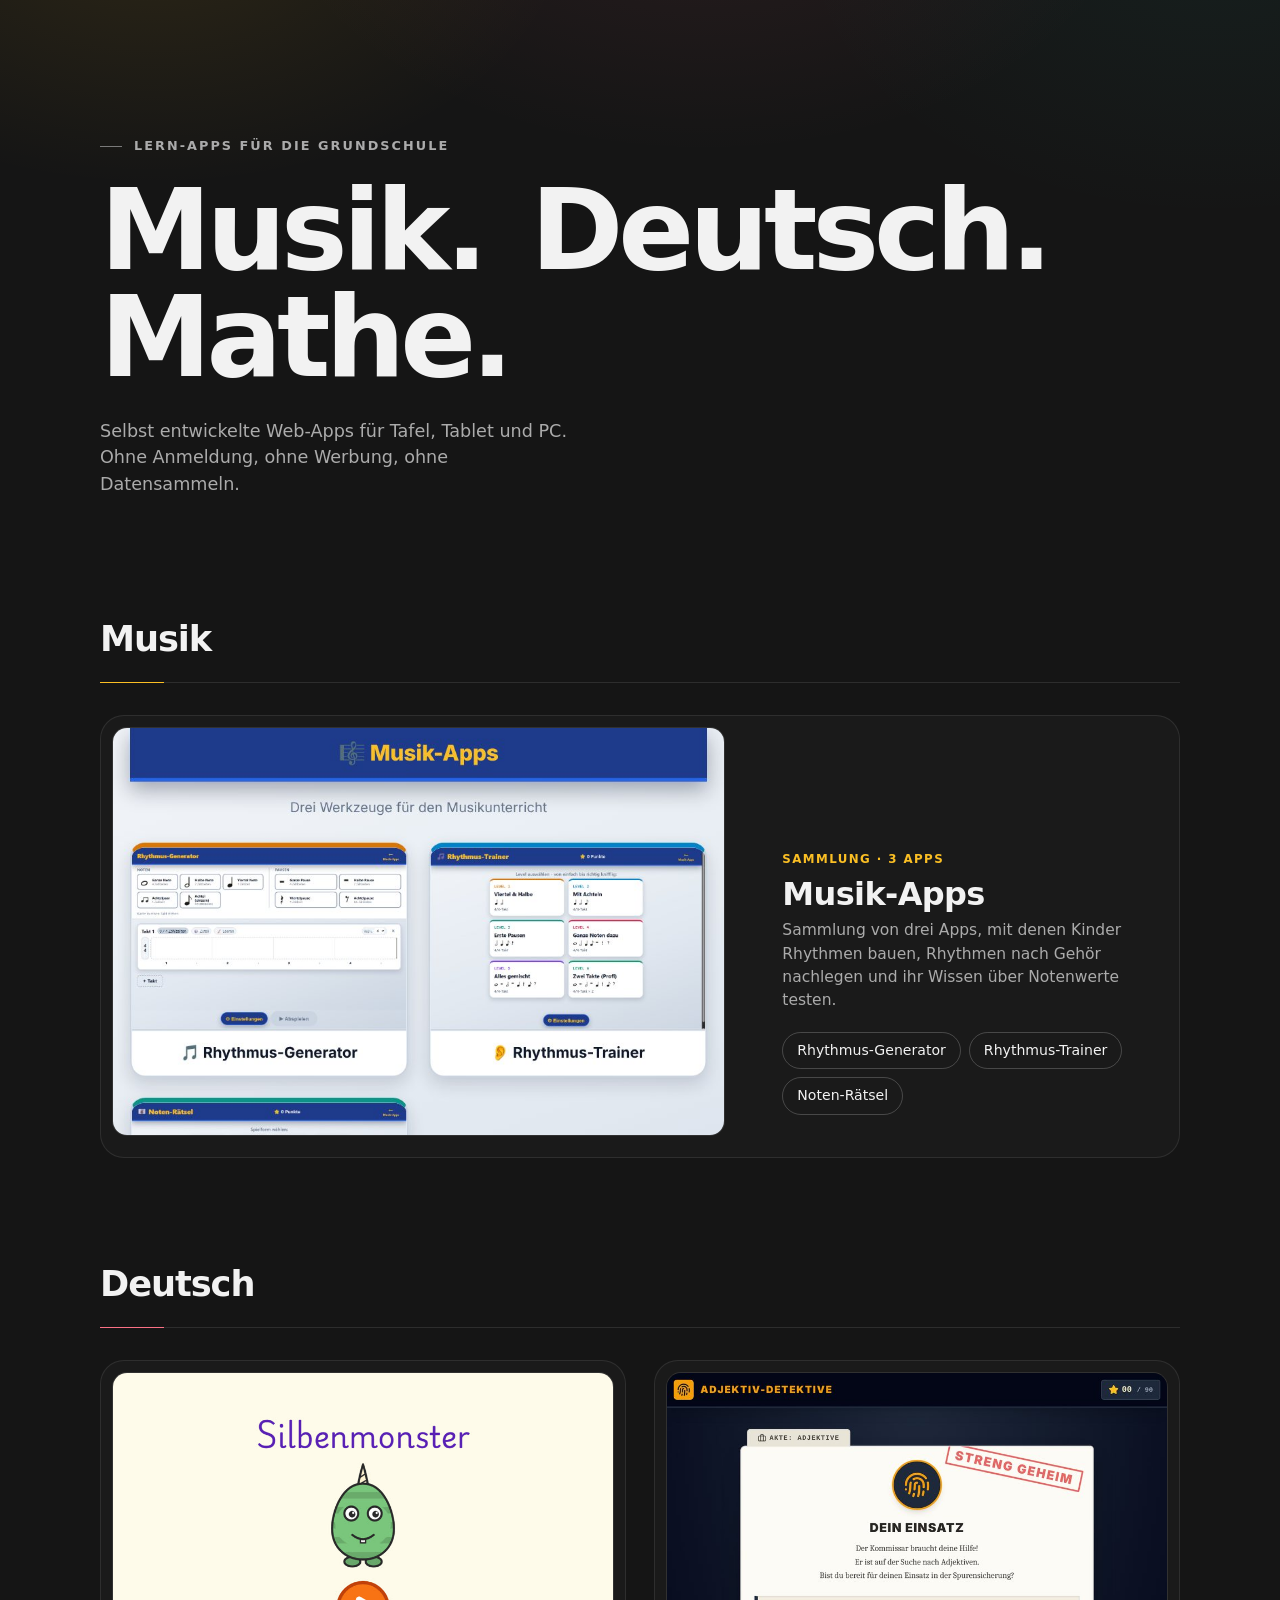
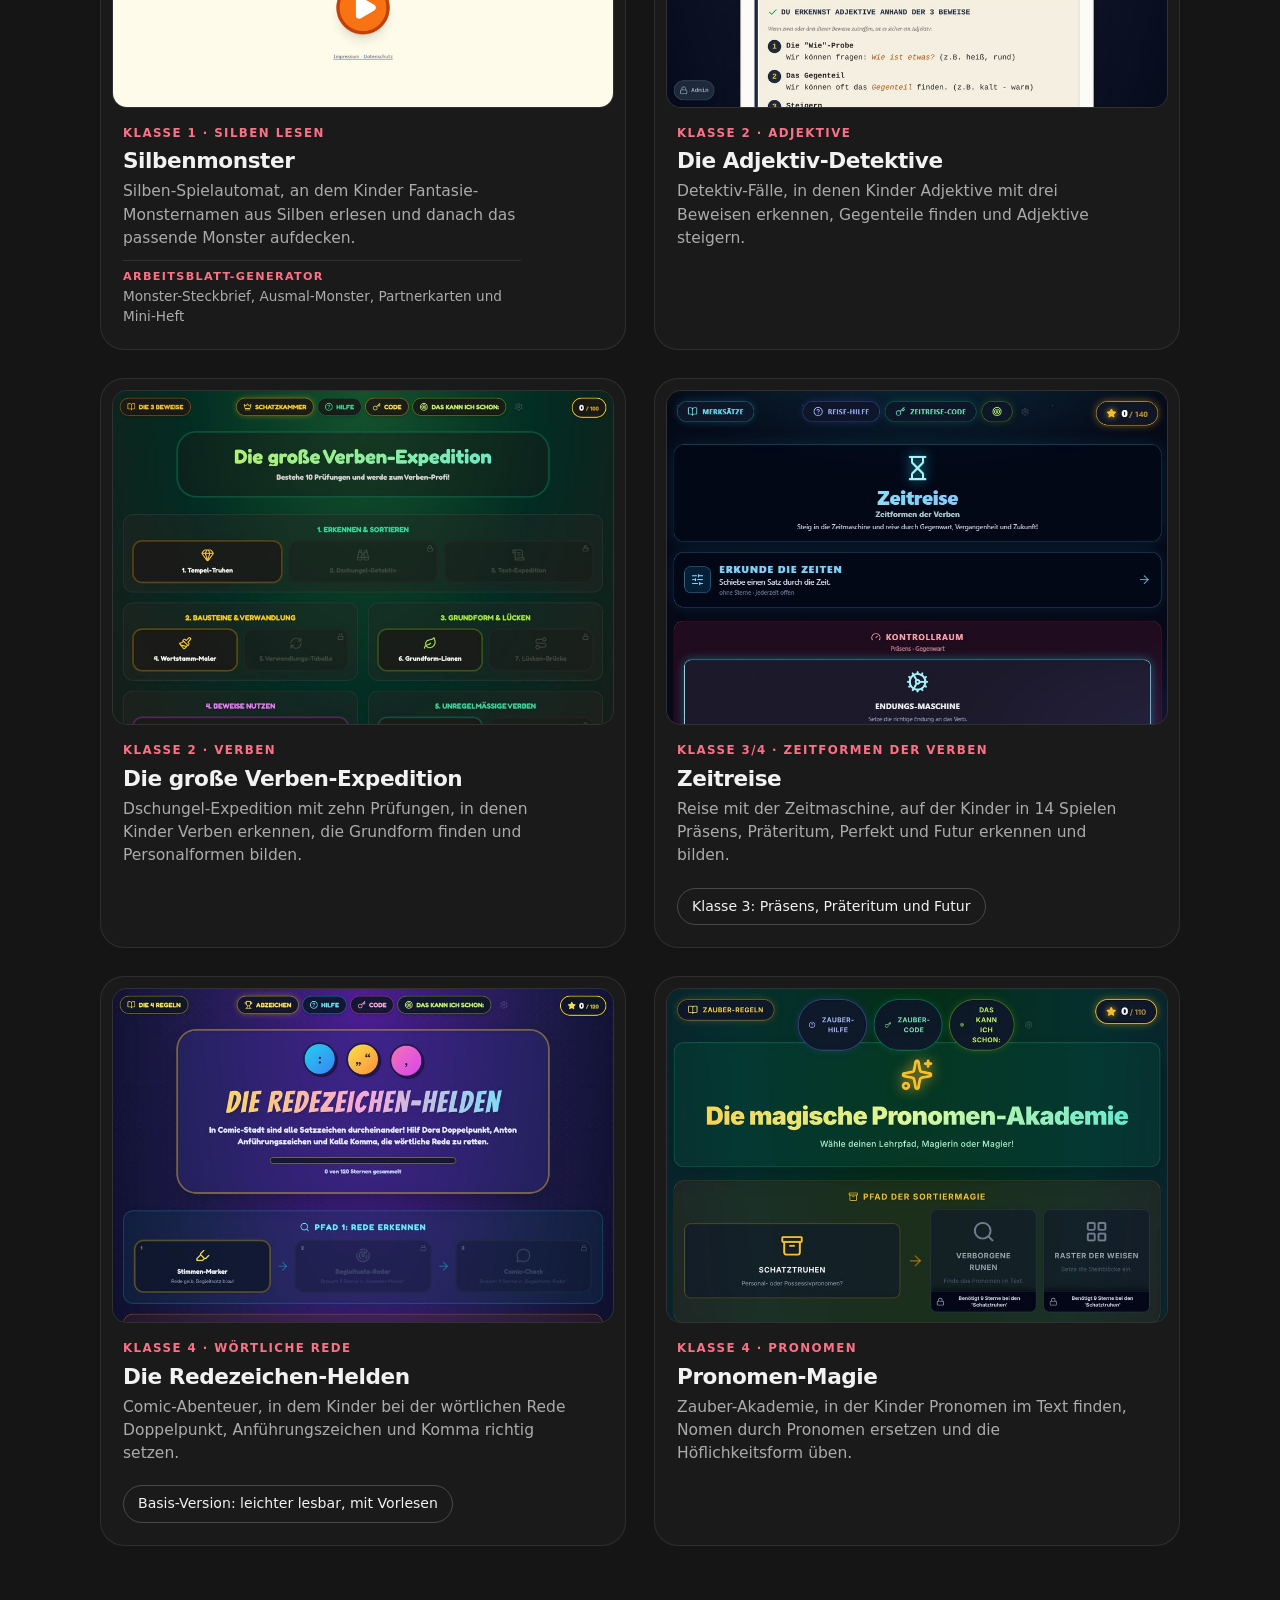
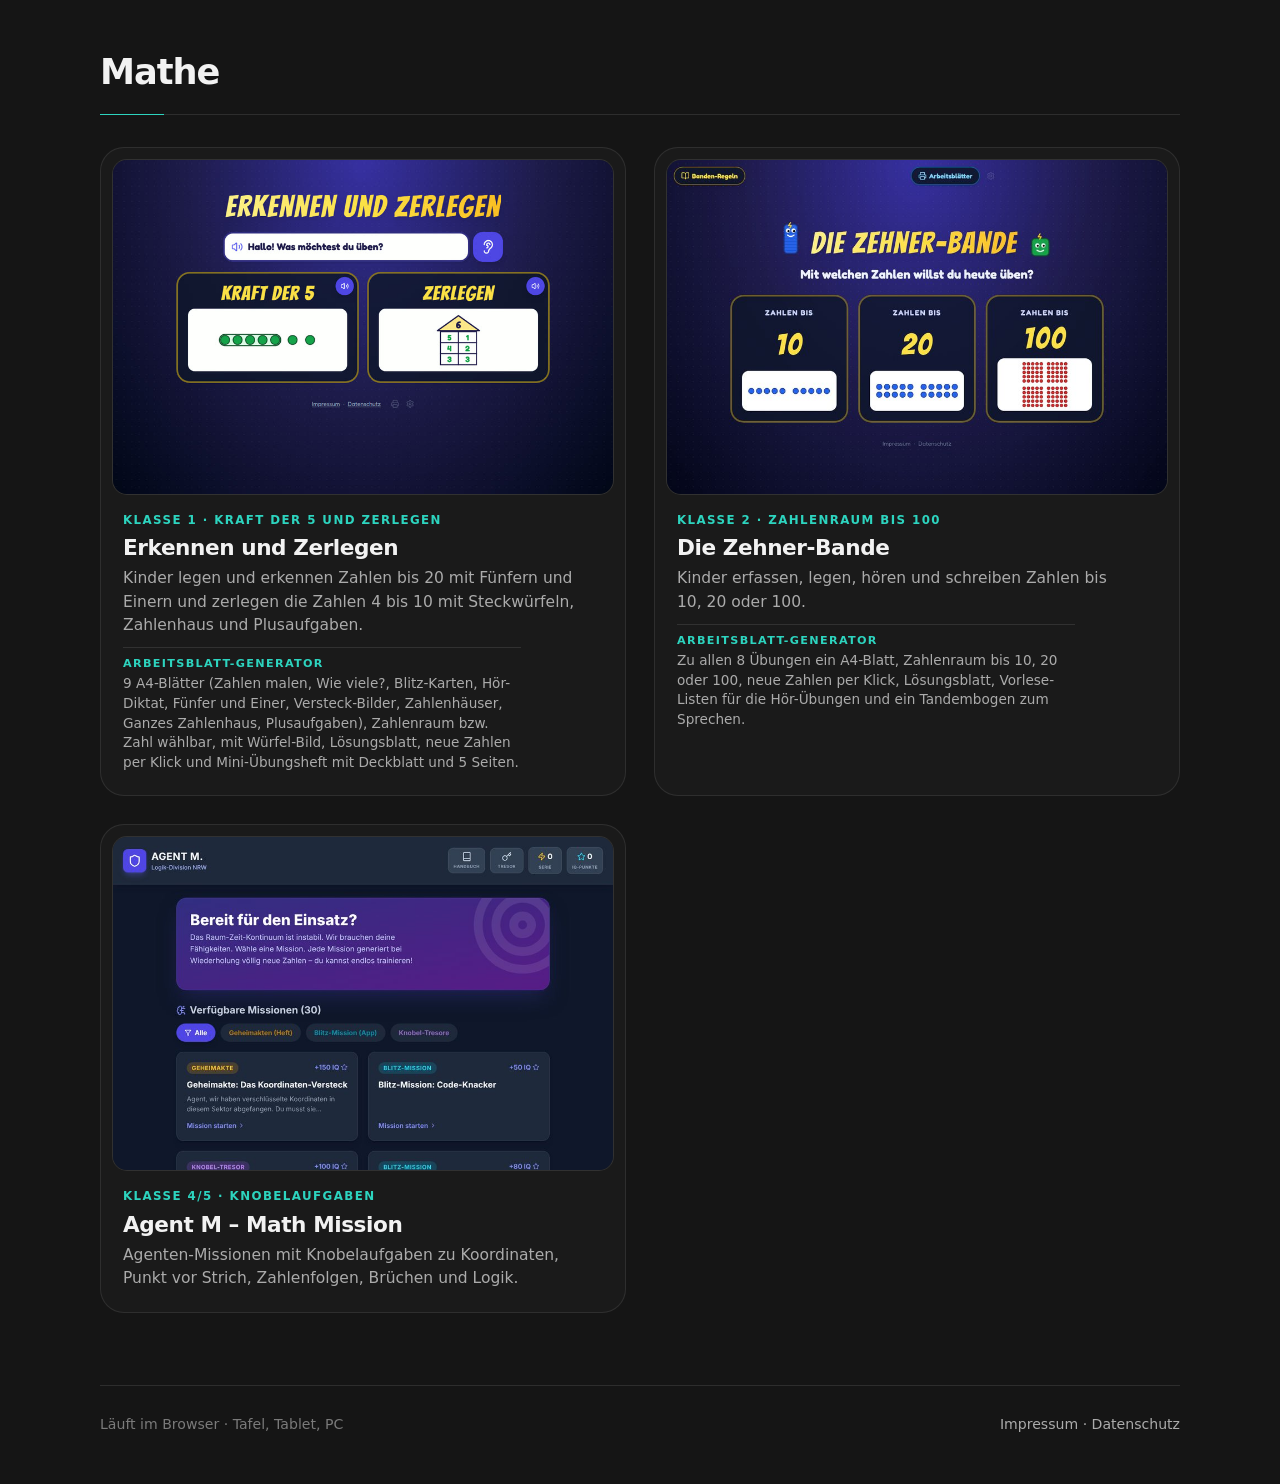
==== commit b62bd595: "Zeitreise (Deutsch, Klasse 3/4, Zeitformen der Verben) eintragen Karte mit Screenshot und Unterlink " ====
--- a/index.html
+++ b/index.html
@@ -100,6 +100,23 @@
       </article>
 
       <article class="card">
+        <a class="card-link" href="https://mitlaeuferfotografie.github.io/zeitreise/">
+          <span class="card-media">
+            <img src="assets/zeitreise.jpg" alt="Vorschau der App Zeitreise" loading="lazy" width="900" height="600">
+            <span class="arrow" aria-hidden="true">↗</span>
+          </span>
+          <span class="card-body">
+            <span class="card-meta">Klasse 3/4 · Zeitformen der Verben</span>
+            <span class="card-title">Zeitreise</span>
+            <span class="card-text">Reise mit der Zeitmaschine, auf der Kinder in 14 Spielen Präsens, Präteritum, Perfekt und Futur erkennen und bilden.</span>
+          </span>
+        </a>
+        <ul class="sub-apps" aria-label="Weitere Fassung der Zeitreise">
+          <li><a href="https://mitlaeuferfotografie.github.io/zeitreise/?stufe=3">Klasse 3: Präsens, Präteritum und Futur</a></li>
+        </ul>
+      </article>
+
+      <article class="card">
         <a class="card-link" href="https://mitlaeuferfotografie.github.io/redezeichen-helden/">
           <span class="card-media">
             <img src="assets/redezeichen-helden.jpg" alt="Vorschau der App Die Redezeichen-Helden" loading="lazy" width="900" height="600">
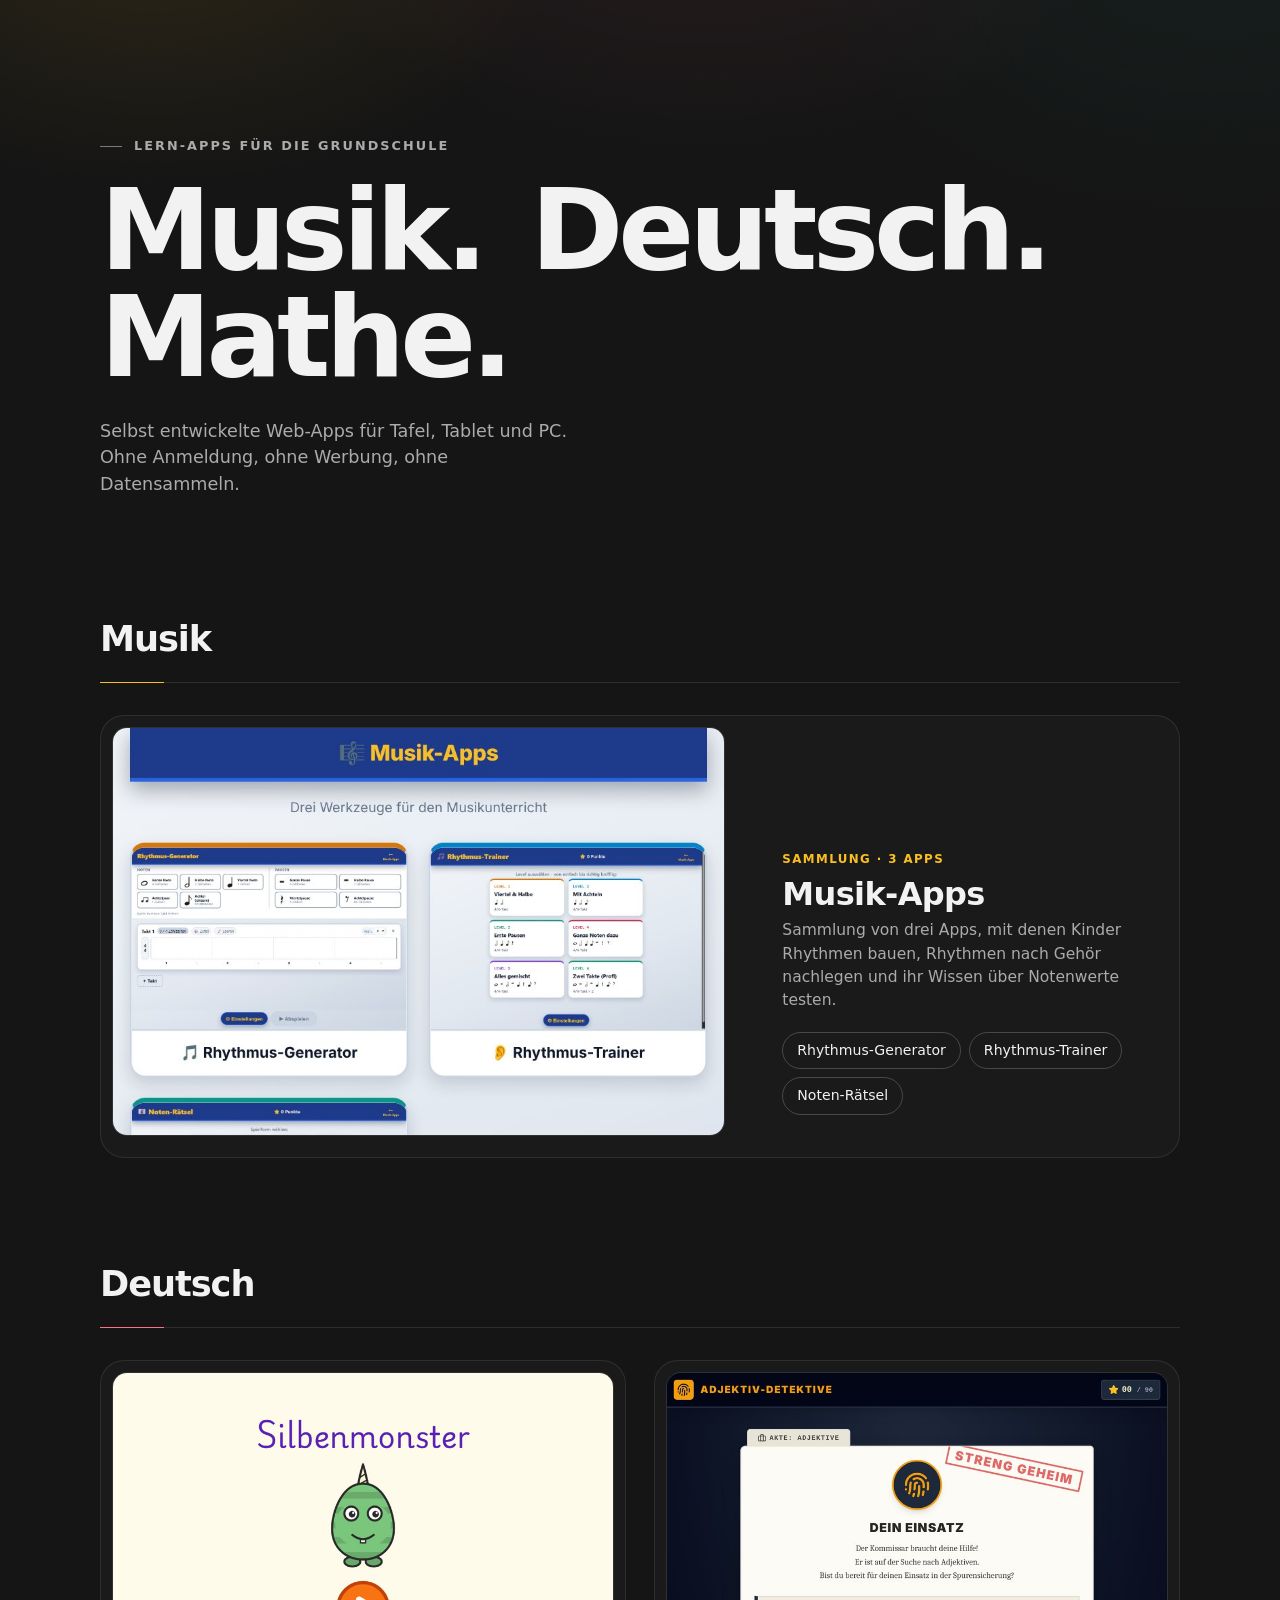
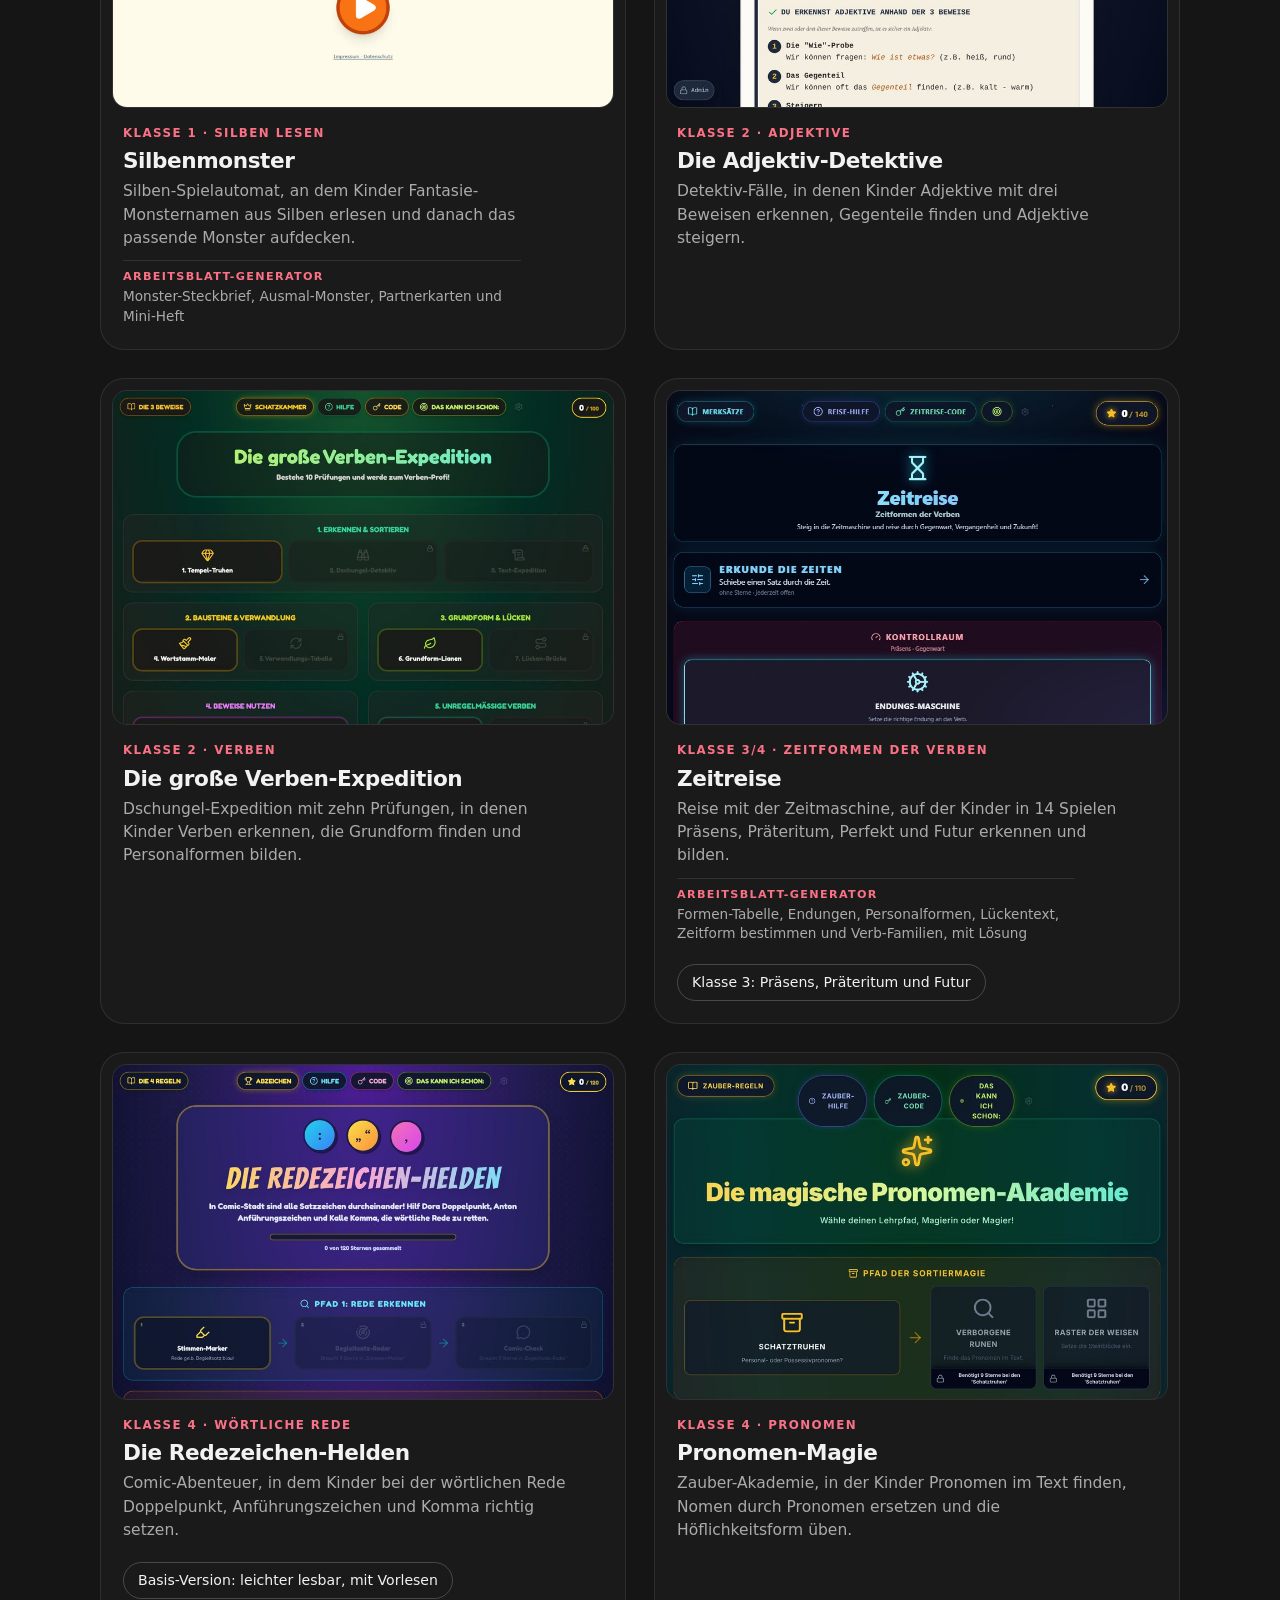
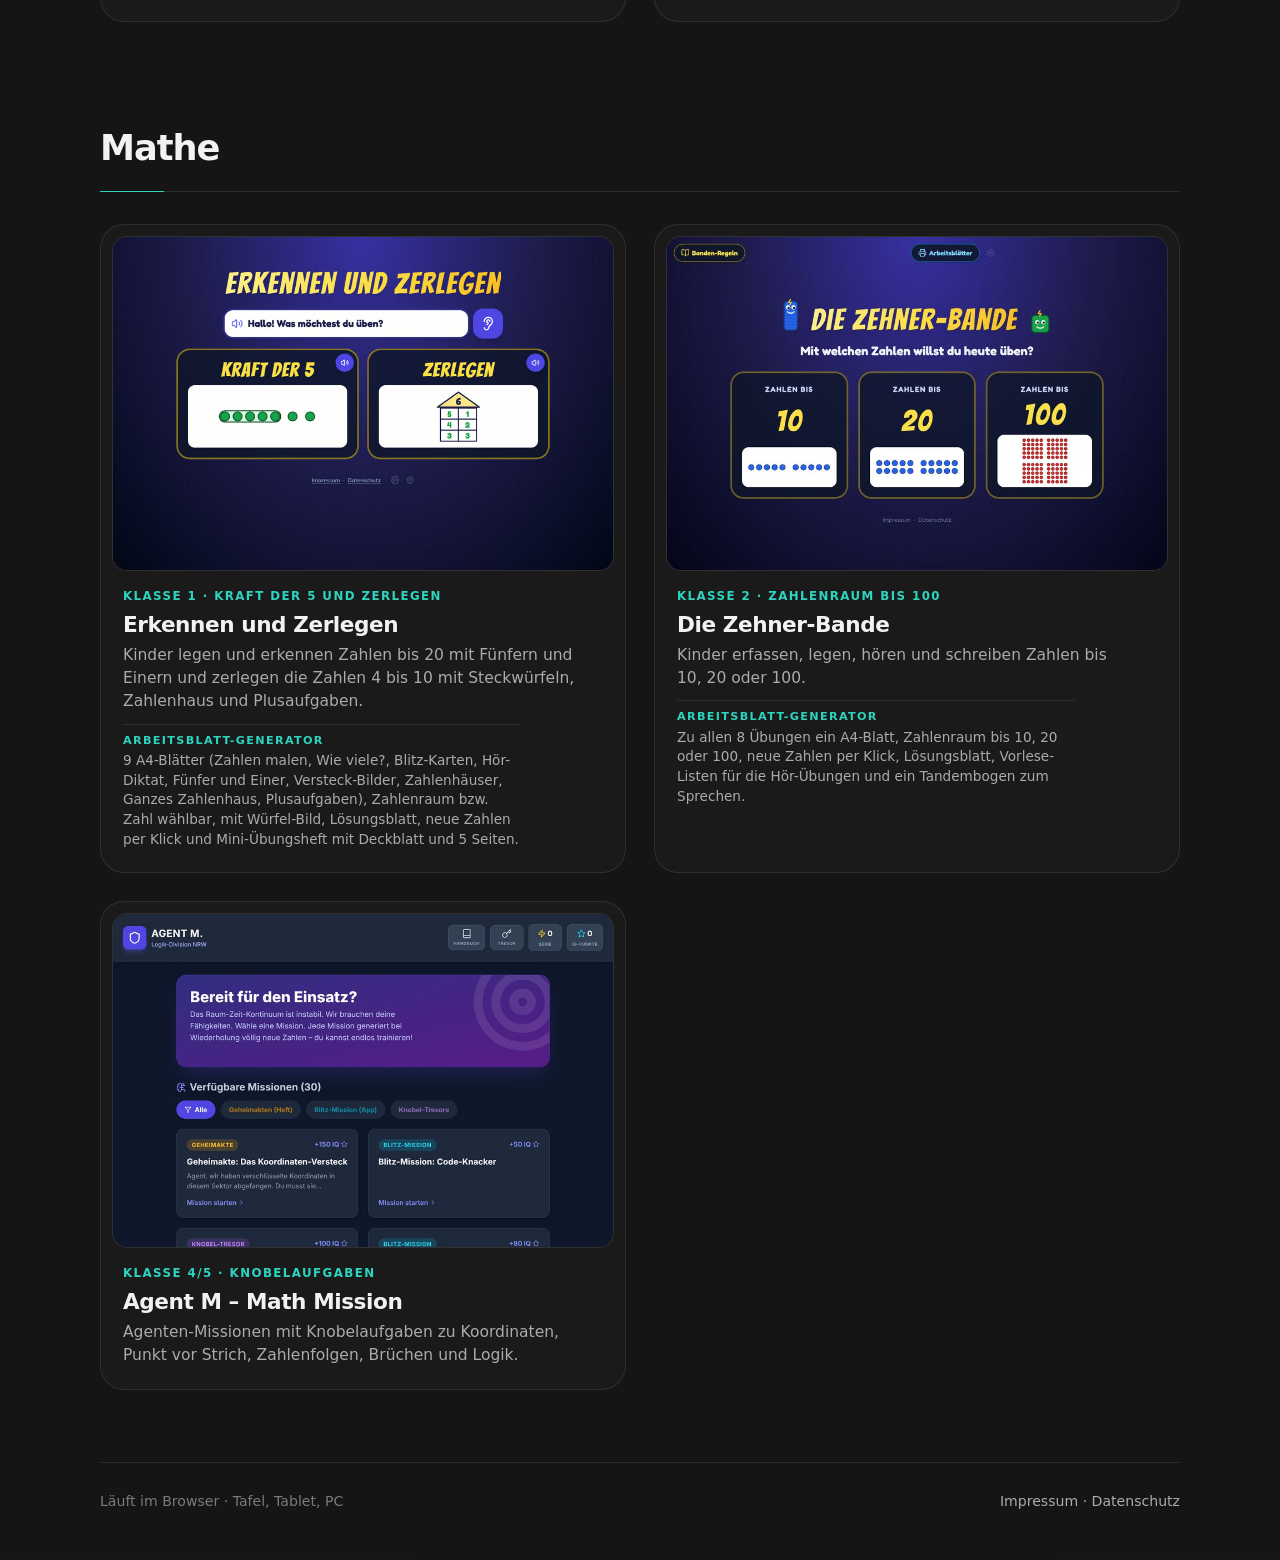
==== commit 8ca7e126: "Zeitreise: Zeile Arbeitsblatt-Generator ergänzt Co-Authored-By: Claude Opus 5.5 <noreply@anthropic.c" ====
--- a/index.html
+++ b/index.html
@@ -109,6 +109,7 @@
             <span class="card-meta">Klasse 3/4 · Zeitformen der Verben</span>
             <span class="card-title">Zeitreise</span>
             <span class="card-text">Reise mit der Zeitmaschine, auf der Kinder in 14 Spielen Präsens, Präteritum, Perfekt und Futur erkennen und bilden.</span>
+            <span class="card-extra"><span class="card-extra-label">Arbeitsblatt-Generator</span>Formen-Tabelle, Endungen, Personalformen, Lückentext, Zeitform bestimmen und Verb-Familien, mit Lösung</span>
           </span>
         </a>
         <ul class="sub-apps" aria-label="Weitere Fassung der Zeitreise">
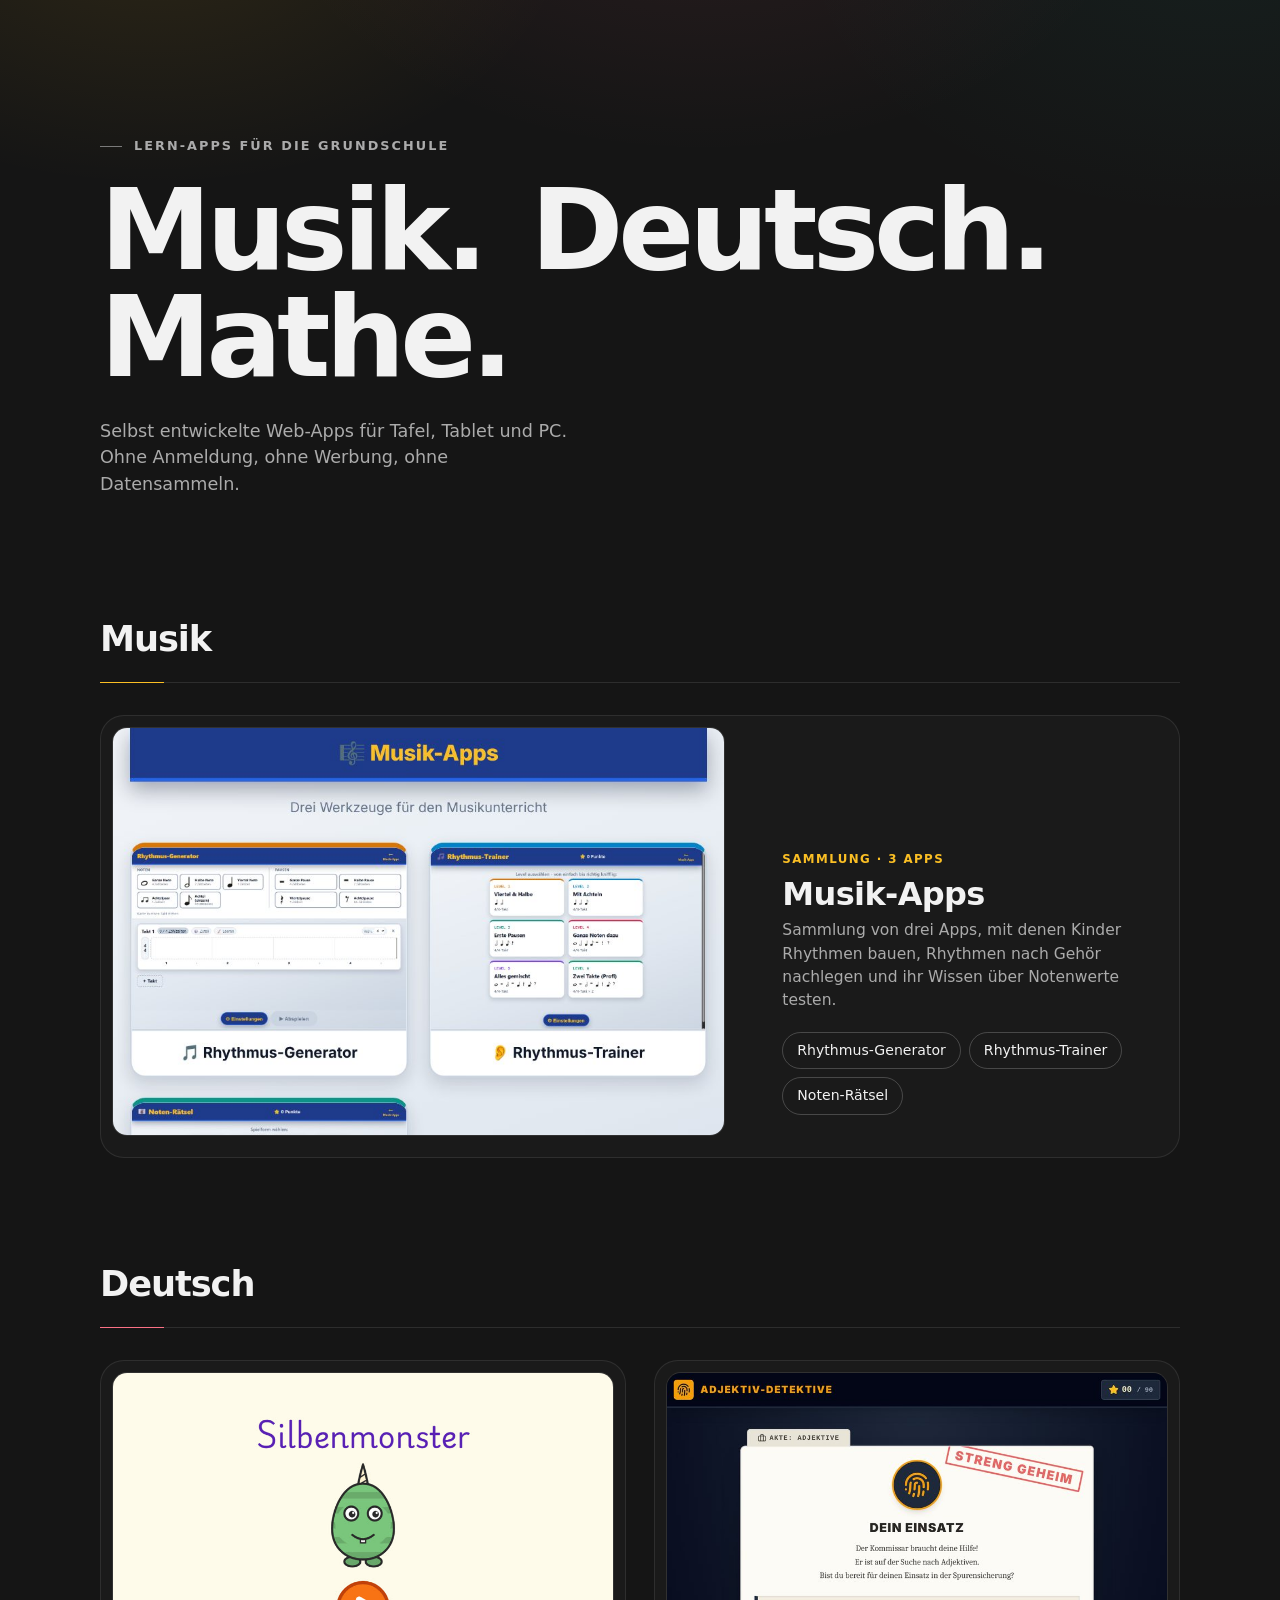
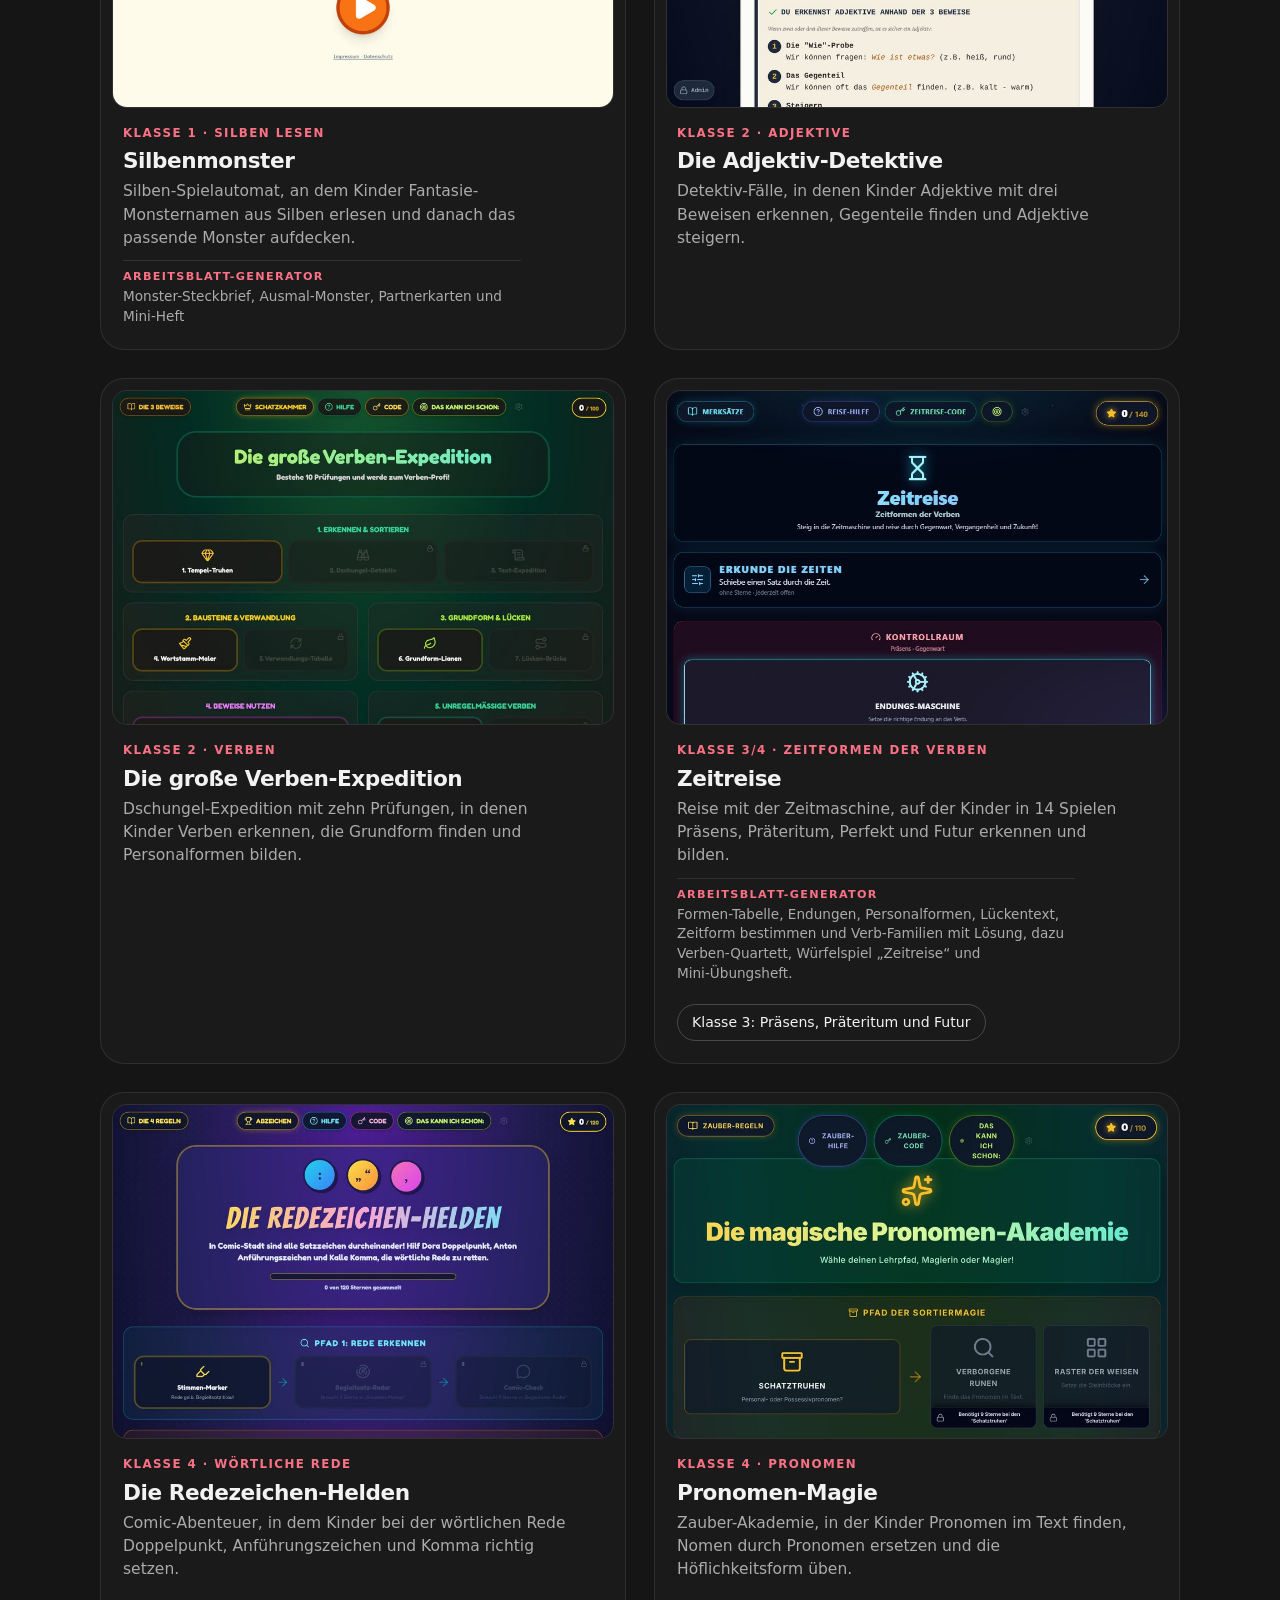
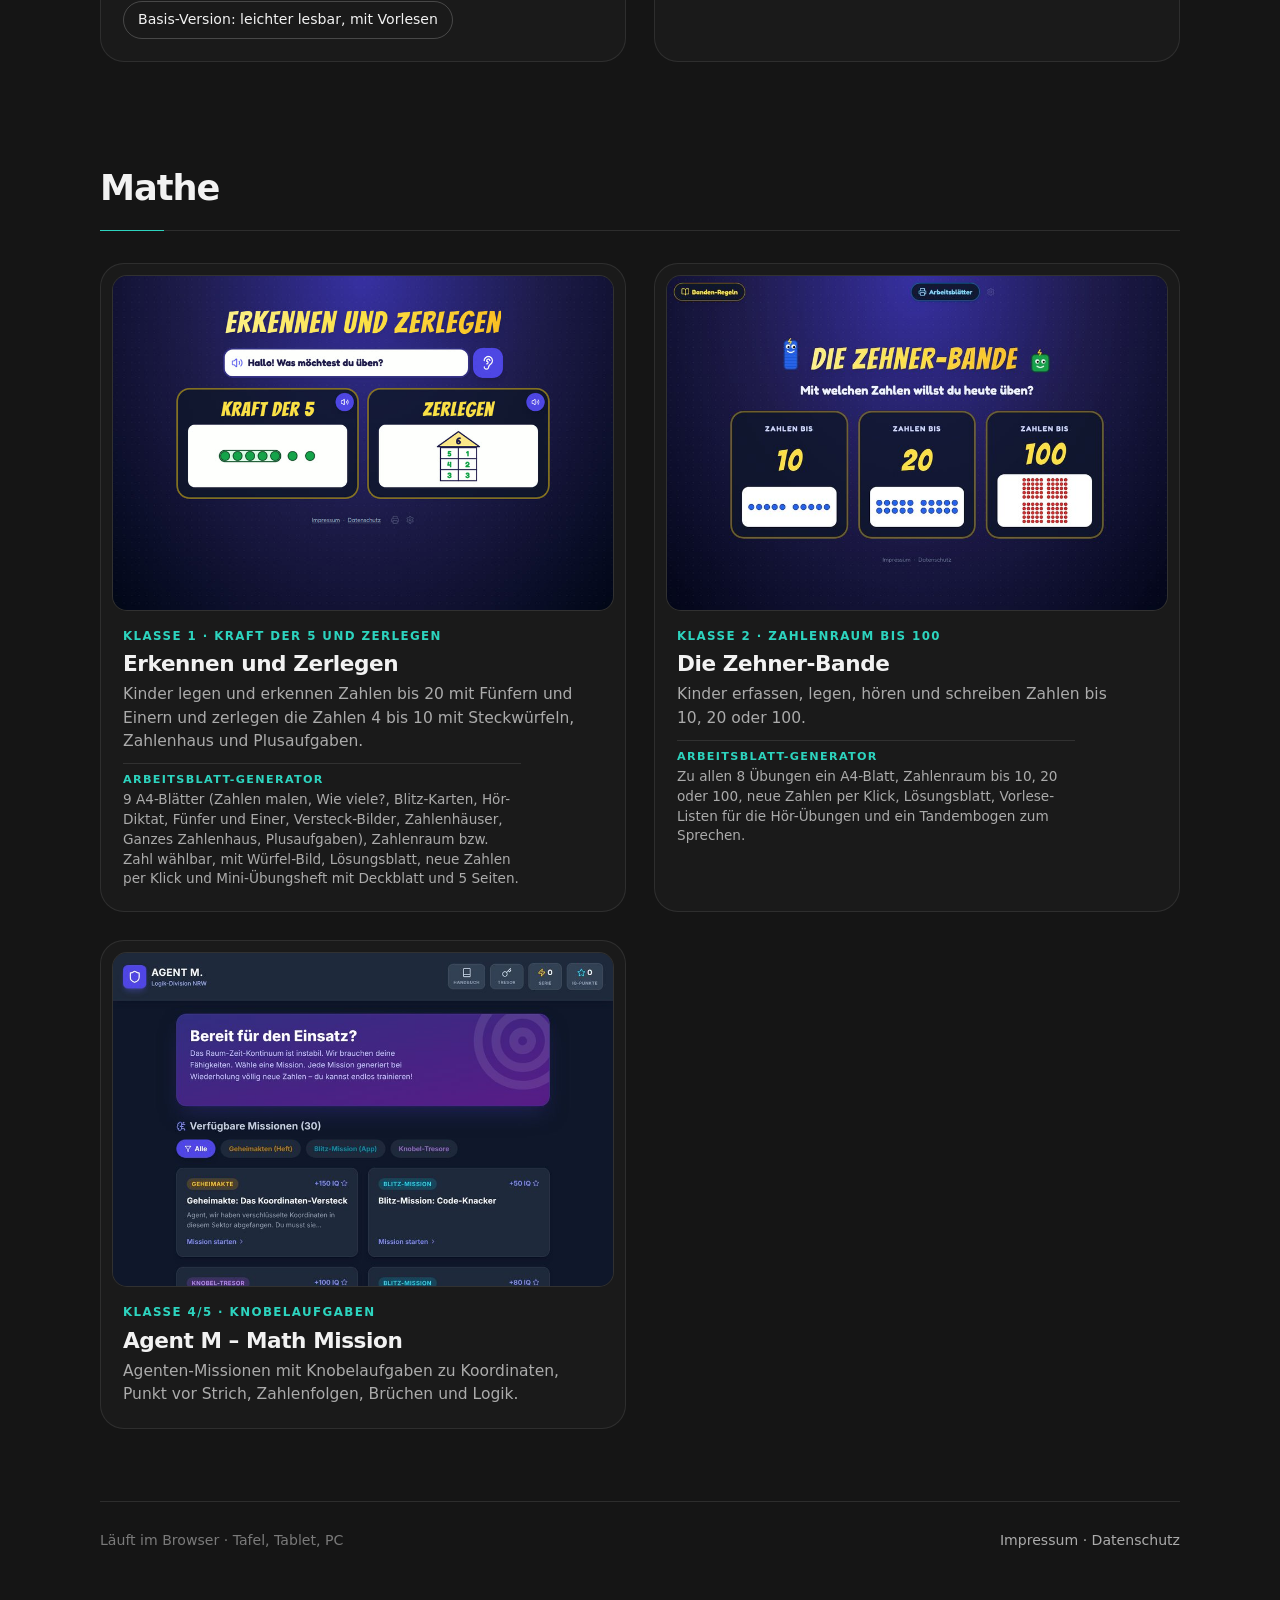
==== commit 0d3ccbd4: "Zeitreise: Generator-Zeile um Quartett, Würfelspiel und Übungsheft ergänzt Co-Authored-By: Claude Op" ====
--- a/index.html
+++ b/index.html
@@ -109,7 +109,7 @@
             <span class="card-meta">Klasse 3/4 · Zeitformen der Verben</span>
             <span class="card-title">Zeitreise</span>
             <span class="card-text">Reise mit der Zeitmaschine, auf der Kinder in 14 Spielen Präsens, Präteritum, Perfekt und Futur erkennen und bilden.</span>
-            <span class="card-extra"><span class="card-extra-label">Arbeitsblatt-Generator</span>Formen-Tabelle, Endungen, Personalformen, Lückentext, Zeitform bestimmen und Verb-Familien, mit Lösung</span>
+            <span class="card-extra"><span class="card-extra-label">Arbeitsblatt-Generator</span>Formen-Tabelle, Endungen, Personalformen, Lückentext, Zeitform bestimmen und Verb-Familien mit Lösung, dazu Verben-Quartett, Würfelspiel „Zeitreise“ und Mini-Übungsheft.</span>
           </span>
         </a>
         <ul class="sub-apps" aria-label="Weitere Fassung der Zeitreise">
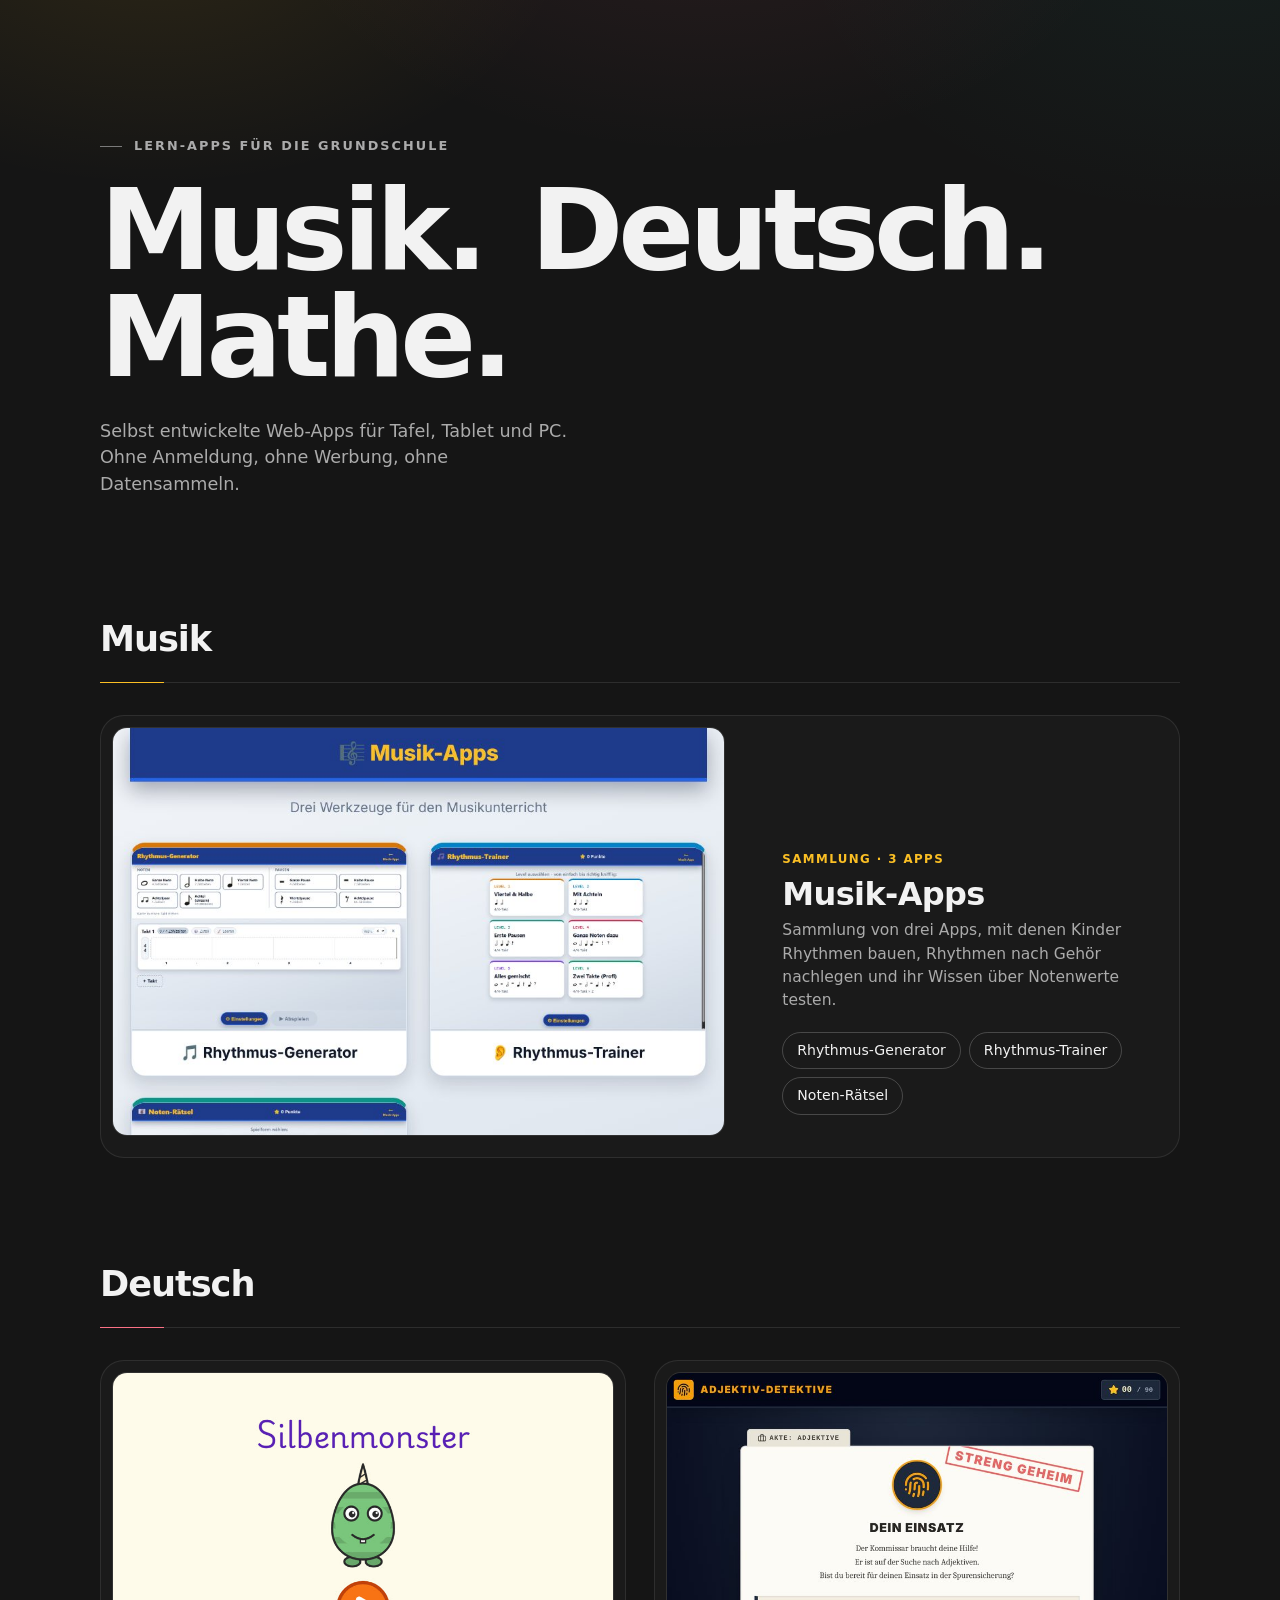
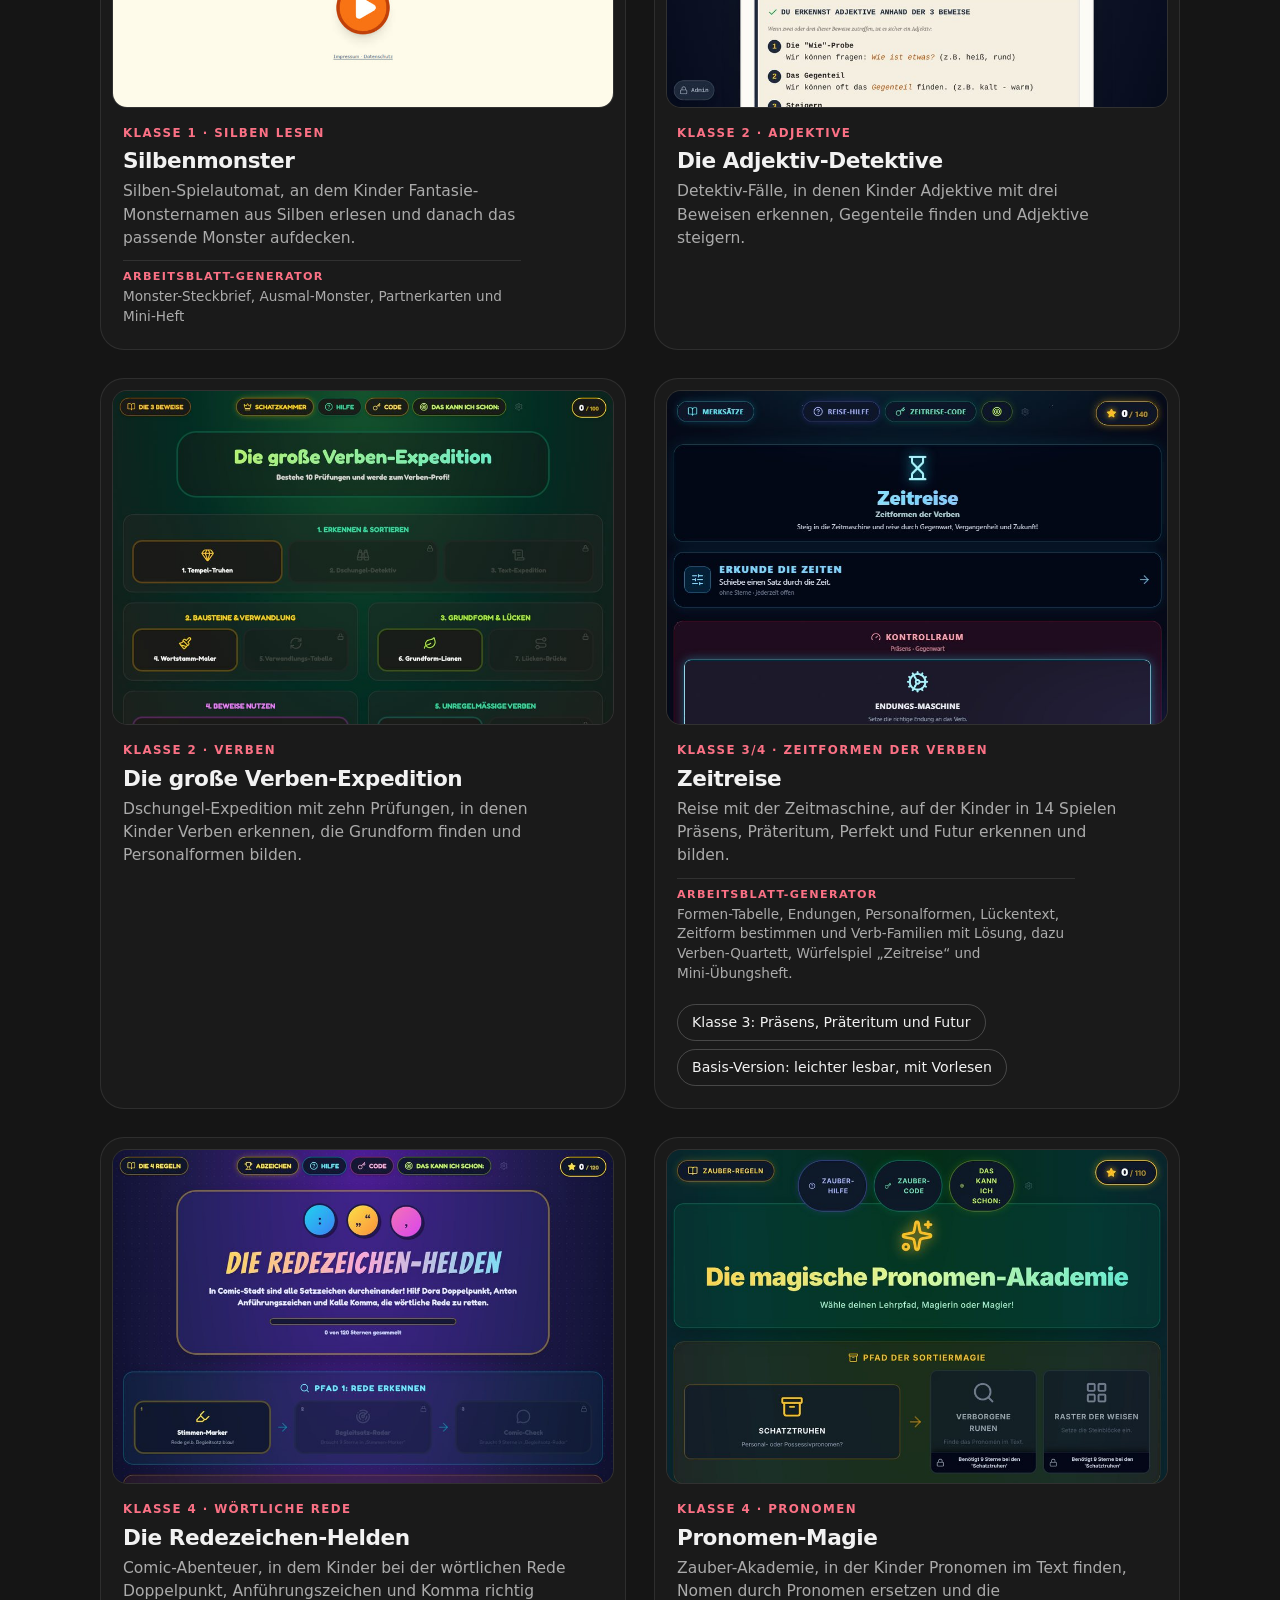
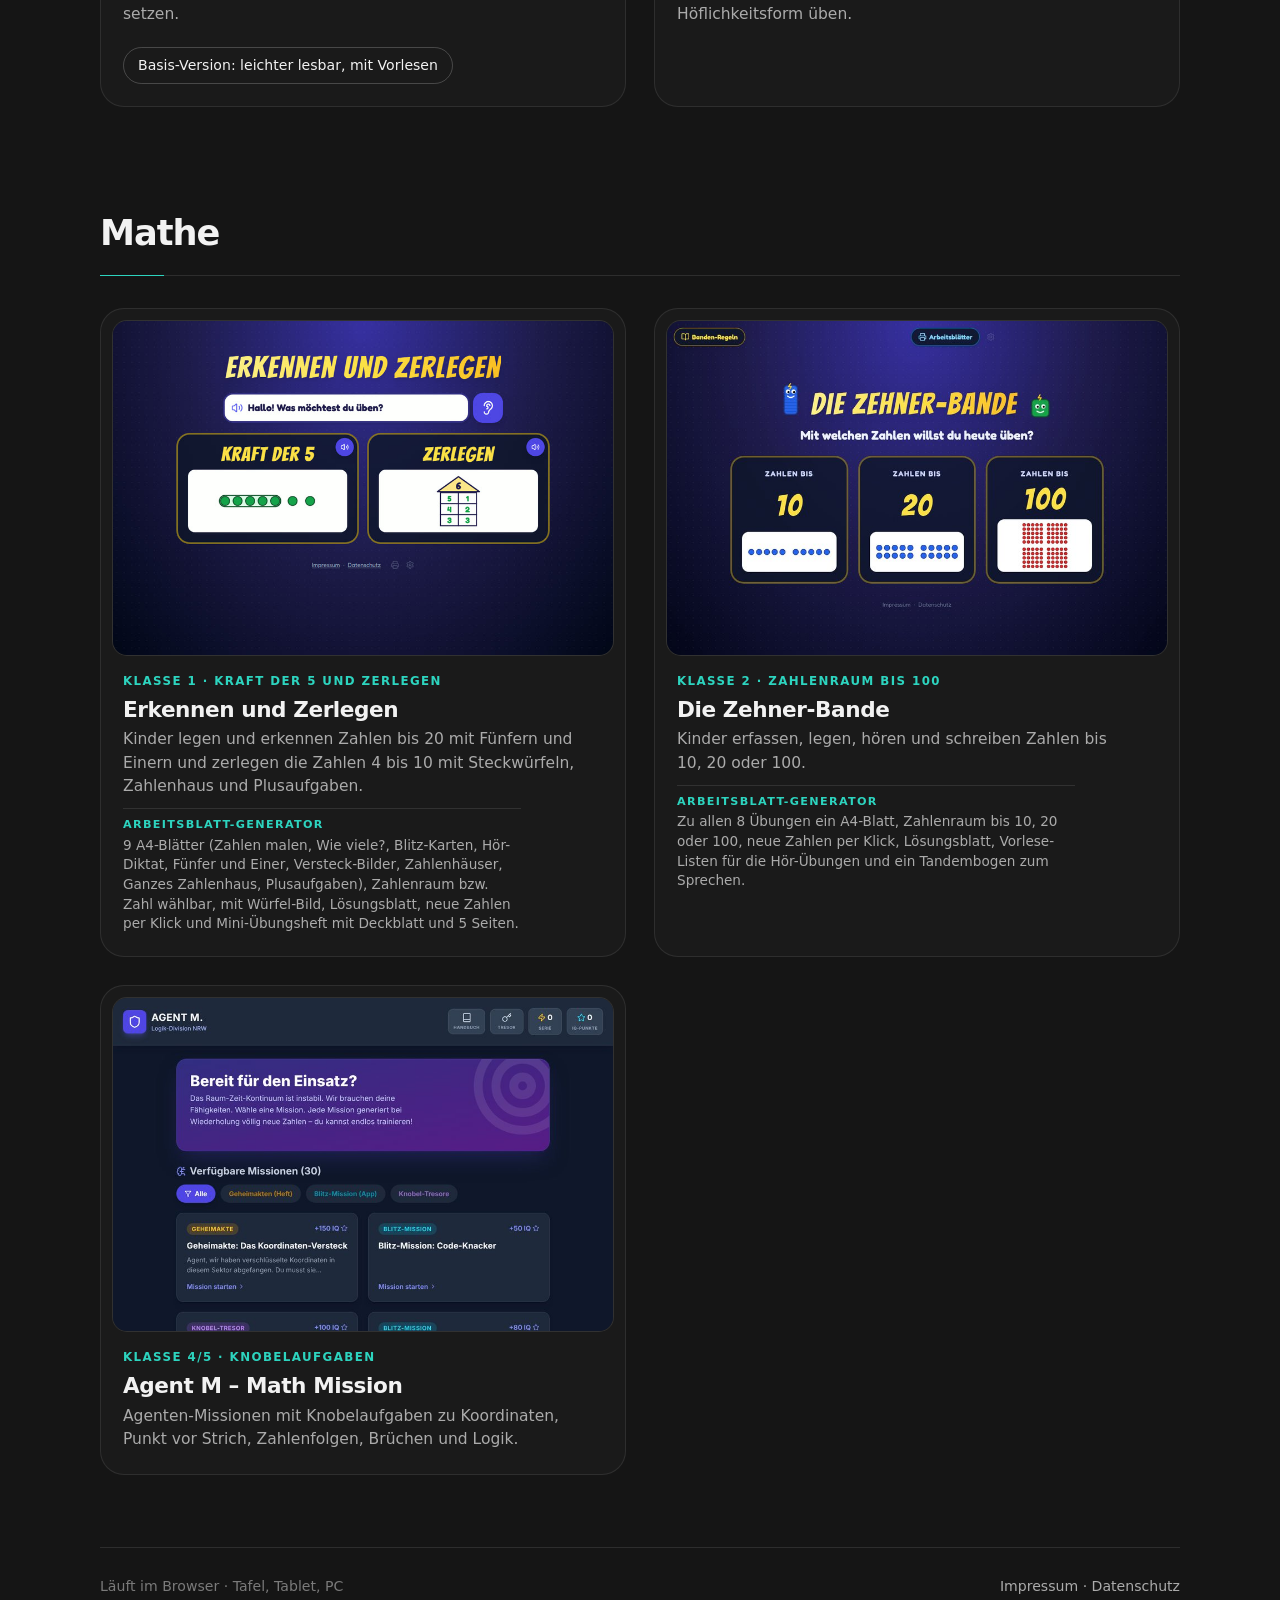
==== commit ed38eb84: "Zeitreise: Unterlink zur Basis-Version Co-Authored-By: Claude Opus 5.5 <noreply@anthropic.com>" ====
--- a/index.html
+++ b/index.html
@@ -112,8 +112,9 @@
             <span class="card-extra"><span class="card-extra-label">Arbeitsblatt-Generator</span>Formen-Tabelle, Endungen, Personalformen, Lückentext, Zeitform bestimmen und Verb-Familien mit Lösung, dazu Verben-Quartett, Würfelspiel „Zeitreise“ und Mini-Übungsheft.</span>
           </span>
         </a>
-        <ul class="sub-apps" aria-label="Weitere Fassung der Zeitreise">
+        <ul class="sub-apps" aria-label="Weitere Fassungen der Zeitreise">
           <li><a href="https://mitlaeuferfotografie.github.io/zeitreise/?stufe=3">Klasse 3: Präsens, Präteritum und Futur</a></li>
+          <li><a href="https://mitlaeuferfotografie.github.io/zeitreise/basis/">Basis-Version: leichter lesbar, mit Vorlesen</a></li>
         </ul>
       </article>
 
